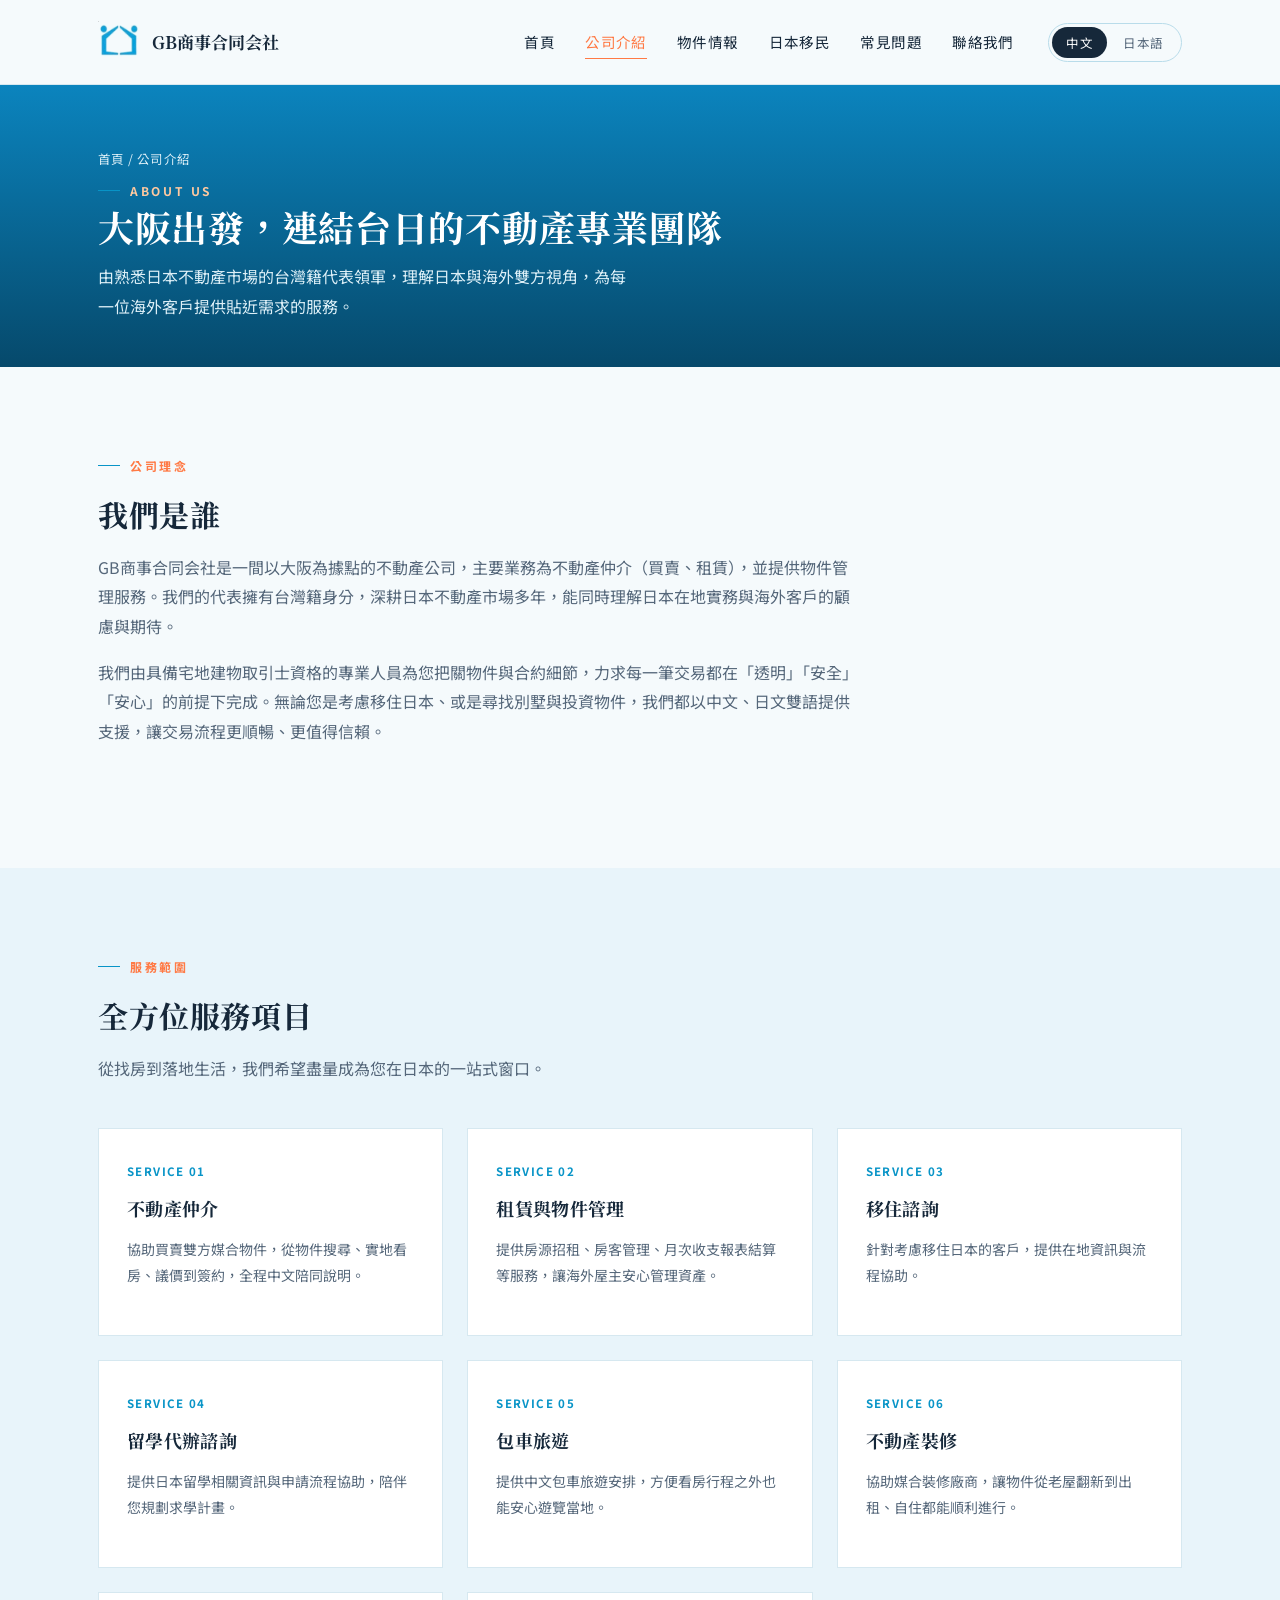
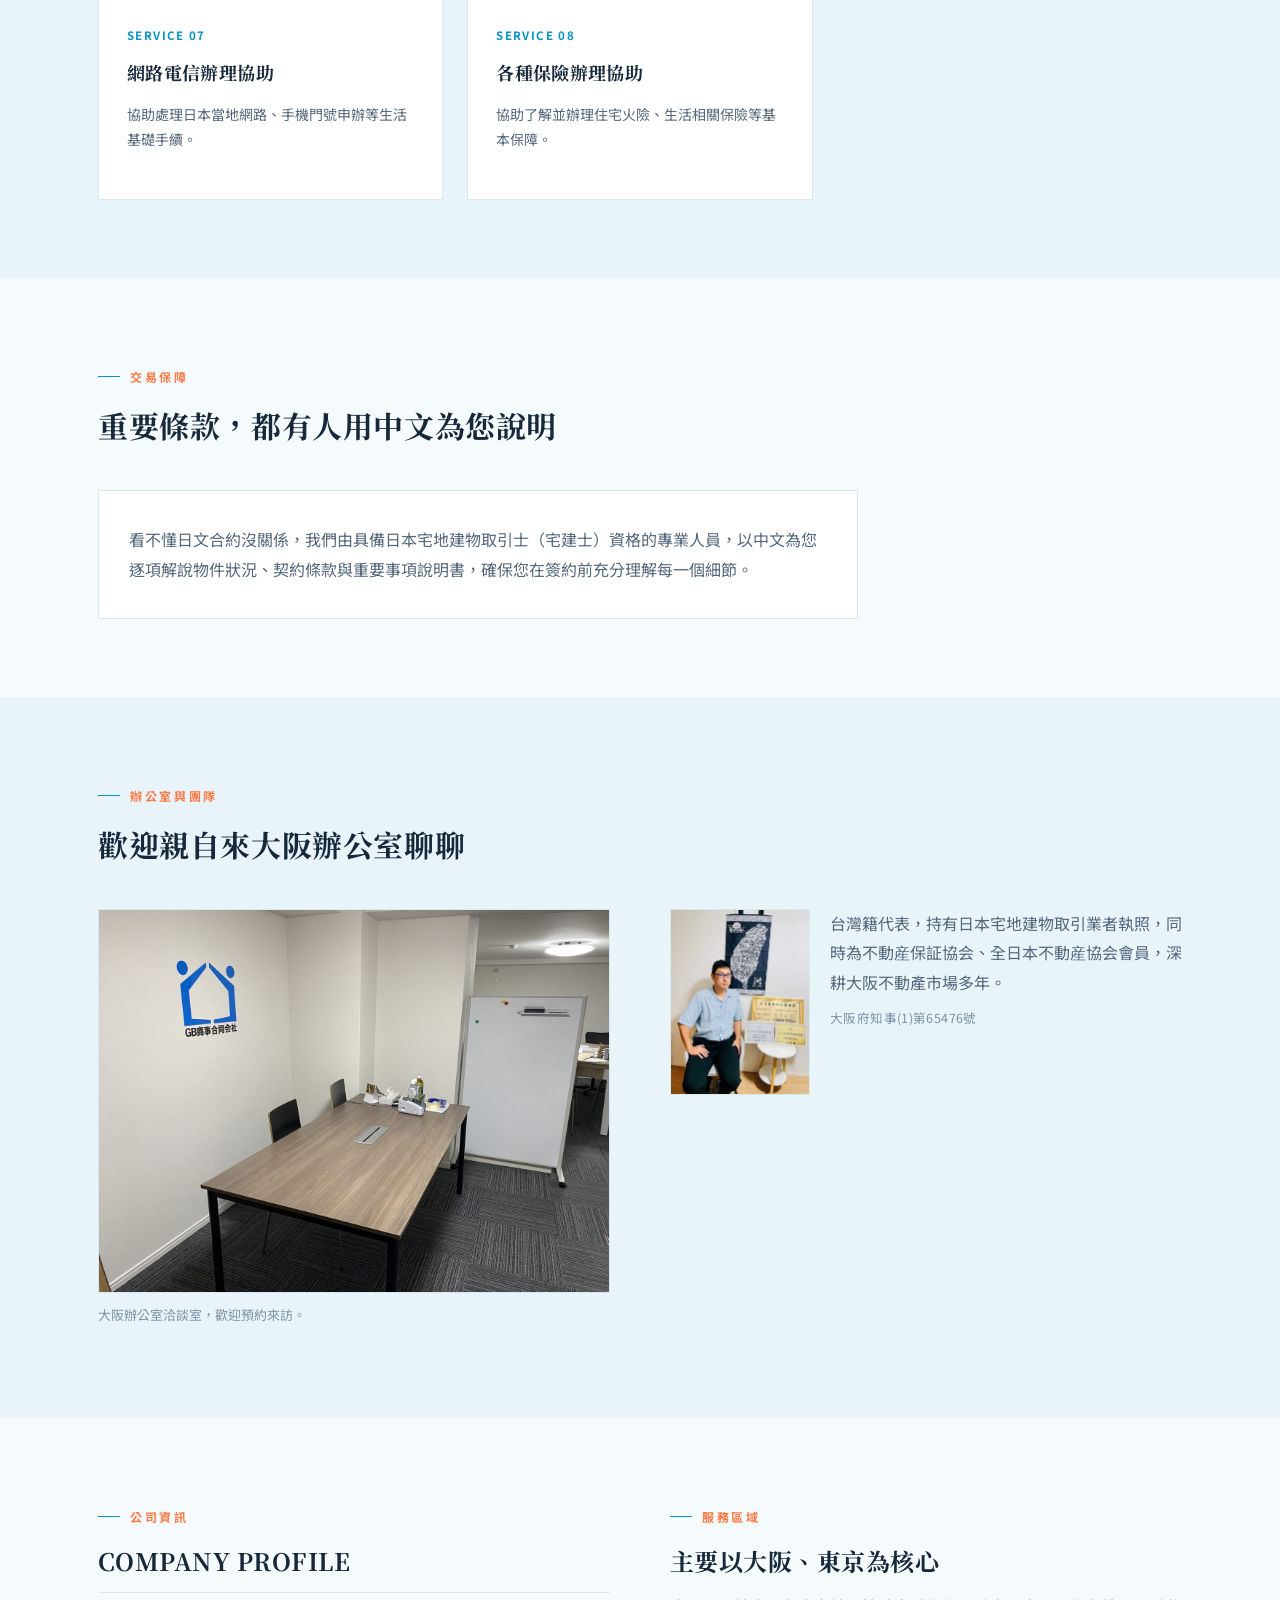
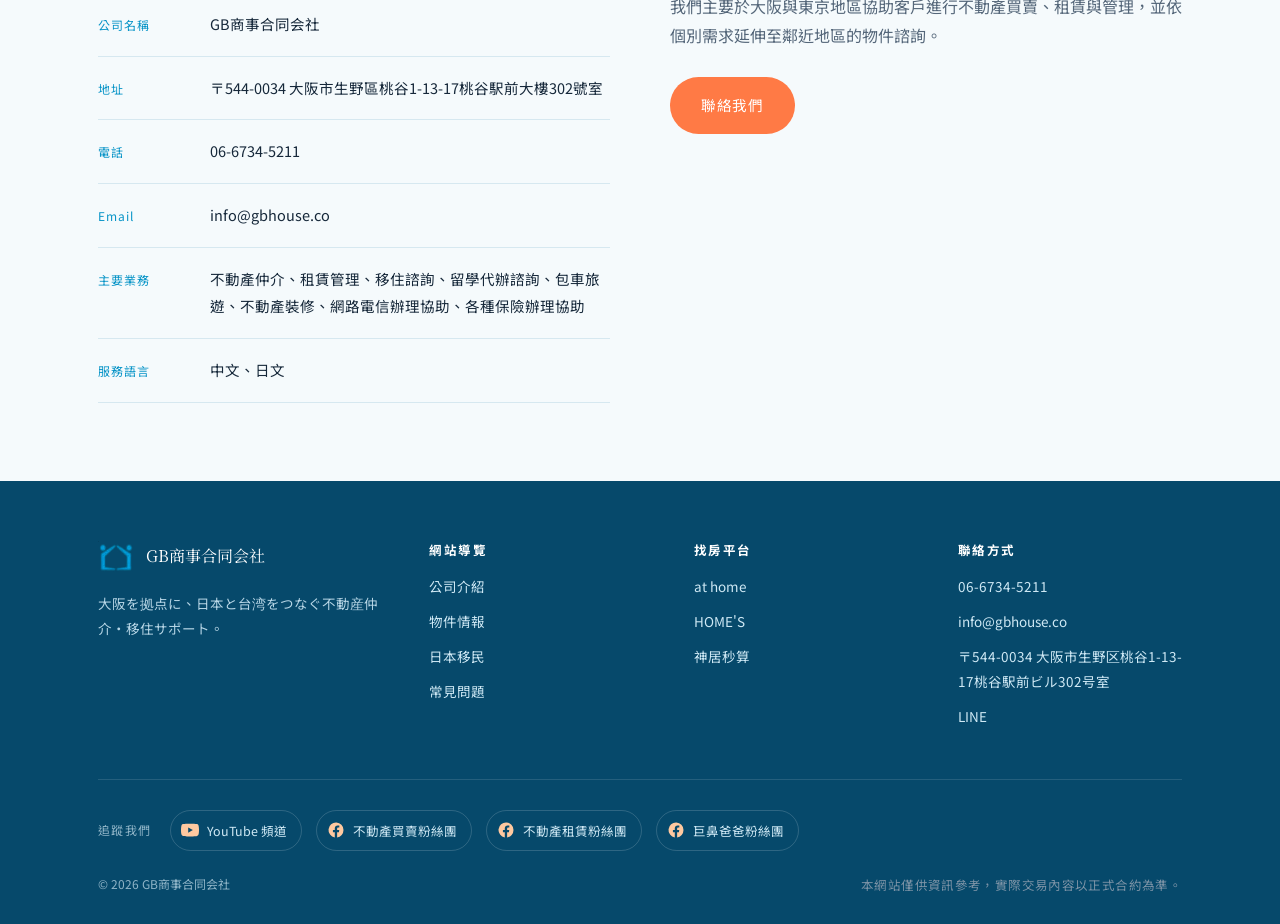
==== about.html @ 8dae4f8f "Add files via upload" ====
<!DOCTYPE html>
<html lang="zh-Hant">
<head>
<meta charset="UTF-8">
<meta name="viewport" content="width=device-width, initial-scale=1">
<title>公司介紹｜台灣人房仲・大阪日本買房中文服務｜GB商事合同会社</title>
<meta name="description" content="GB商事合同会社是大阪的台灣人房仲，由熟悉日本不動產市場的台灣籍代表領軍，提供華人客戶全程中文的日本買房、租屋、資產管理與移住諮詢服務，是台灣人來日本置產的入口。">
<link rel="icon" type="image/png" sizes="32x32" href="assets/favicon-32.png?v=2">
<link rel="icon" type="image/png" sizes="16x16" href="assets/favicon-16.png?v=2">
<link rel="apple-touch-icon" href="assets/apple-touch-icon.png?v=2">
<link rel="icon" href="assets/favicon-v2.ico?v=2">
<link rel="preconnect" href="https://fonts.googleapis.com">
<link rel="preconnect" href="https://fonts.gstatic.com" crossorigin>
<link href="https://fonts.googleapis.com/css2?family=Noto+Serif+TC:wght@500;700&family=Noto+Sans+TC:wght@400;500;700&display=swap" rel="stylesheet">
<link rel="stylesheet" href="css/style.css">
<script type="application/ld+json">
{
  "@context": "https://schema.org",
  "@type": "RealEstateAgent",
  "name": "GB商事合同会社",
  "alternateName": ["GB House", "GB不動産", "GB Real Estate"],
  "url": "https://gbfudousan-commits.github.io/gbhouse-site/about.html",
  "logo": "https://gbfudousan-commits.github.io/gbhouse-site/assets/logo.png",
  "image": "https://gbfudousan-commits.github.io/gbhouse-site/assets/office.jpg",
  "description": "大阪を拠点とする日本の不動産会社。台湾籍代表が率い、台湾・華語圏のお客様向けに中国語で日本の不動産仲介（売買・賃貸）、物件管理、移住コンサルティングを提供しています。",
  "address": {
    "@type": "PostalAddress",
    "streetAddress": "桃谷1-13-17桃谷駅前ビル302号室",
    "addressLocality": "大阪市生野区",
    "addressRegion": "大阪府",
    "postalCode": "544-0034",
    "addressCountry": "JP"
  },
  "telephone": "+81-6-6734-5211",
  "email": "info@gbhouse.co",
  "areaServed": [
    { "@type": "AdministrativeArea", "name": "大阪府" },
    { "@type": "AdministrativeArea", "name": "京都府" },
    { "@type": "AdministrativeArea", "name": "東京都" }
  ],
  "knowsLanguage": ["zh-Hant", "ja"],
  "sameAs": [
    "https://www.youtube.com/@%E5%B7%A8%E9%BC%BB%E7%88%B8%E7%88%B8/videos",
    "https://www.facebook.com/profile.php?id=61564500165151",
    "https://www.facebook.com/profile.php?id=61551256823530",
    "https://www.facebook.com/gb88520/"
  ]
}
</script>
</head>
<body>

<header class="site-header">
  <div class="wrap">
    <a href="index.html" class="brand">
      <img src="assets/logo.png" alt="GB商事合同会社" width="42" height="42">
      <span class="brand-text">GB商事合同会社</span>
    </a>
    <nav class="main-nav" aria-label="主要導覽">
      <ul>
        <li><a href="index.html"><span data-zh>首頁</span><span data-ja>ホーム</span></a></li>
        <li><a href="about.html" aria-current="page"><span data-zh>公司介紹</span><span data-ja>会社概要</span></a></li>
        <li><a href="properties.html"><span data-zh>物件情報</span><span data-ja>物件情報</span></a></li>
        <li><a href="immigration.html"><span data-zh>日本移民</span><span data-ja>日本移住</span></a></li>
        <li><a href="faq.html"><span data-zh>常見問題</span><span data-ja>よくある質問</span></a></li>
        <li><a href="contact.html"><span data-zh>聯絡我們</span><span data-ja>お問い合わせ</span></a></li>
      </ul>
      <div class="lang-switch" role="group" aria-label="Language">
        <button type="button" data-lang="zh">中文</button>
        <button type="button" data-lang="ja">日本語</button>
      </div>
    </nav>
    <button class="nav-toggle" aria-label="開啟選單" aria-expanded="false"><span></span></button>
  </div>
</header>

<section class="page-hero">
  <div class="wrap">
    <p class="breadcrumb"><a href="index.html"><span data-zh>首頁</span><span data-ja>ホーム</span></a> / <span data-zh>公司介紹</span><span data-ja>会社概要</span></p>
    <p class="eyebrow"><span data-zh>ABOUT US</span><span data-ja>ABOUT US</span></p>
    <h1><span data-zh>大阪出發，連結台日的不動產專業團隊</span><span data-ja>大阪発、台湾と日本をつなぐ不動産のプロフェッショナル</span></h1>
    <p><span data-zh>由熟悉日本不動產市場的台灣籍代表領軍，理解日本與海外雙方視角，為每一位海外客戶提供貼近需求的服務。</span><span data-ja>日本の不動産市場に精通した台湾籍代表が率い、日本と海外双方の視点を理解したサービスを提供しています。</span></p>
  </div>
</section>

<section>
  <div class="wrap">
    <div class="section-head" style="max-width:760px;">
      <p class="eyebrow"><span data-zh>公司理念</span><span data-ja>会社理念</span></p>
      <h2><span data-zh>我們是誰</span><span data-ja>私たちについて</span></h2>
      <p>
        <span data-zh>GB商事合同会社是一間以大阪為據點的不動產公司，主要業務為不動產仲介（買賣、租賃），並提供物件管理服務。我們的代表擁有台灣籍身分，深耕日本不動產市場多年，能同時理解日本在地實務與海外客戶的顧慮與期待。</span>
        <span data-ja>GB商事合同会社は、大阪を拠点とする不動産会社です。主な事業は不動産仲介（売買・賃貸）であり、物件管理業務も行っております。代表は台湾籍で、日本の不動産市場に長年携わり、日本国内の実務と海外のお客様双方の視点を理解しています。</span>
      </p>
      <p>
        <span data-zh>我們由具備宅地建物取引士資格的專業人員為您把關物件與合約細節，力求每一筆交易都在「透明」「安全」「安心」的前提下完成。無論您是考慮移住日本、或是尋找別墅與投資物件，我們都以中文、日文雙語提供支援，讓交易流程更順暢、更值得信賴。</span>
        <span data-ja>宅地建物取引士の資格を持つ専門スタッフが、物件や契約内容をしっかり確認し、すべての取引を「透明」「安全」「安心」に進めていただけるよう努めています。日本への移住をお考えの方、別荘・投資物件のご購入を検討されている方に向けて、中国語・日本語でのサポートを提供し、スムーズで満足度の高い不動産取引を実現いたします。</span>
      </p>
    </div>
  </div>
</section>

<section class="alt">
  <div class="wrap">
    <div class="section-head">
      <p class="eyebrow"><span data-zh>服務範圍</span><span data-ja>事業内容</span></p>
      <h2><span data-zh>全方位服務項目</span><span data-ja>幅広いサービス内容</span></h2>
      <p><span data-zh>從找房到落地生活，我們希望盡量成為您在日本的一站式窗口。</span><span data-ja>物件探しから現地生活まで、日本でのワンストップ窓口を目指しています。</span></p>
    </div>
    <div class="card-grid">
      <div class="card">
        <span class="tag"><span data-zh>SERVICE 01</span><span data-ja>SERVICE 01</span></span>
        <h3><span data-zh>不動產仲介</span><span data-ja>不動産仲介</span></h3>
        <p><span data-zh>協助買賣雙方媒合物件，從物件搜尋、實地看房、議價到簽約，全程中文陪同說明。</span><span data-ja>売買のマッチングから内見、価格交渉、契約締結まで、中国語でしっかりサポートします。</span></p>
      </div>
      <div class="card">
        <span class="tag"><span data-zh>SERVICE 02</span><span data-ja>SERVICE 02</span></span>
        <h3><span data-zh>租賃與物件管理</span><span data-ja>賃貸・物件管理</span></h3>
        <p><span data-zh>提供房源招租、房客管理、月次收支報表結算等服務，讓海外屋主安心管理資產。</span><span data-ja>入居者募集から管理、月次の収支報告まで、海外オーナー様が安心して資産管理できるようサポートします。</span></p>
      </div>
      <div class="card">
        <span class="tag"><span data-zh>SERVICE 03</span><span data-ja>SERVICE 03</span></span>
        <h3><span data-zh>移住諮詢</span><span data-ja>移住コンサルティング</span></h3>
        <p><span data-zh>針對考慮移住日本的客戶，提供在地資訊與流程協助。</span><span data-ja>日本への移住をお考えの方に向けて、現地情報や手続きのサポートを行います。</span></p>
      </div>
      <div class="card">
        <span class="tag"><span data-zh>SERVICE 04</span><span data-ja>SERVICE 04</span></span>
        <h3><span data-zh>留學代辦諮詢</span><span data-ja>留学サポート</span></h3>
        <p><span data-zh>提供日本留學相關資訊與申請流程協助，陪伴您規劃求學計畫。</span><span data-ja>日本留学に関する情報提供や申請手続きのサポートを行います。</span></p>
      </div>
      <div class="card">
        <span class="tag"><span data-zh>SERVICE 05</span><span data-ja>SERVICE 05</span></span>
        <h3><span data-zh>包車旅遊</span><span data-ja>貸切観光チャーター</span></h3>
        <p><span data-zh>提供中文包車旅遊安排，方便看房行程之外也能安心遊覽當地。</span><span data-ja>中国語対応の貸切観光チャーターもご案内。内見のついでに安心して現地を巡れます。</span></p>
      </div>
      <div class="card">
        <span class="tag"><span data-zh>SERVICE 06</span><span data-ja>SERVICE 06</span></span>
        <h3><span data-zh>不動產裝修</span><span data-ja>リフォーム</span></h3>
        <p><span data-zh>協助媒合裝修廠商，讓物件從老屋翻新到出租、自住都能順利進行。</span><span data-ja>リフォーム業者のご紹介など、古い物件の改装から賃貸・自住までサポートします。</span></p>
      </div>
      <div class="card">
        <span class="tag"><span data-zh>SERVICE 07</span><span data-ja>SERVICE 07</span></span>
        <h3><span data-zh>網路電信辦理協助</span><span data-ja>インターネット・携帯契約サポート</span></h3>
        <p><span data-zh>協助處理日本當地網路、手機門號申辦等生活基礎手續。</span><span data-ja>日本でのインターネット回線・携帯電話契約など、生活に必要な手続きをサポートします。</span></p>
      </div>
      <div class="card">
        <span class="tag"><span data-zh>SERVICE 08</span><span data-ja>SERVICE 08</span></span>
        <h3><span data-zh>各種保險辦理協助</span><span data-ja>各種保険手続きサポート</span></h3>
        <p><span data-zh>協助了解並辦理住宅火險、生活相關保險等基本保障。</span><span data-ja>火災保険など、住まいや生活に関わる各種保険の手続きをサポートします。</span></p>
      </div>
    </div>
  </div>
</section>


<section>
  <div class="wrap">
    <div class="section-head">
      <p class="eyebrow"><span data-zh>交易保障</span><span data-ja>取引のサポート</span></p>
      <h2><span data-zh>重要條款，都有人用中文為您說明</span><span data-ja>重要な契約内容も、中国語でしっかりご説明</span></h2>
    </div>
    <div style="background:#fff;border:1px solid var(--line);padding:34px 30px;max-width:760px;">
      <p style="margin:0;">
        <span data-zh>看不懂日文合約沒關係，我們由具備日本宅地建物取引士（宅建士）資格的專業人員，以中文為您逐項解說物件狀況、契約條款與重要事項說明書，確保您在簽約前充分理解每一個細節。</span>
        <span data-ja>日本語の契約書が読めなくてもご安心ください。宅地建物取引士の資格を持つ専門スタッフが、物件状況・契約条件・重要事項説明を中国語で一つひとつご説明し、ご契約前にしっかりご理解いただけるようサポートします。</span>
      </p>
    </div>
  </div>
</section>

<section class="alt">
  <div class="wrap">
    <div class="section-head">
      <p class="eyebrow"><span data-zh>辦公室與團隊</span><span data-ja>オフィス・スタッフ紹介</span></p>
      <h2><span data-zh>歡迎親自來大阪辦公室聊聊</span><span data-ja>大阪オフィスへ、ぜひお気軽にお立ち寄りください</span></h2>
    </div>
    <div class="contact-grid" style="align-items:start;">
      <div>
        <img src="assets/office.jpg" alt="GB商事合同会社 大阪オフィス" style="width:100%;border:1px solid var(--line);">
        <p style="font-size:13px;color:var(--stone-light);margin-top:10px;">
          <span data-zh>大阪辦公室洽談室，歡迎預約來訪。</span><span data-ja>大阪オフィスの商談スペースです。ご来社の際は事前にご予約ください。</span>
        </p>
      </div>
      <div style="display:flex;gap:20px;">
        <img src="assets/representative.jpg" alt="代表者" style="width:140px;flex-shrink:0;border:1px solid var(--line);">
        <div>
          <p style="margin:0 0 8px;">
            <span data-zh>台灣籍代表，持有日本宅地建物取引業者執照，同時為不動産保証協会、全日本不動産協会會員，深耕大阪不動產市場多年。</span>
            <span data-ja>台湾籍の代表は、宅地建物取引業の免許を持ち、不動産保証協会・全日本不動産協会の会員として、大阪の不動産市場に長年携わっています。</span>
          </p>
          <p class="mono-note" style="margin:0;">
            <span data-zh>大阪府知事(1)第65476號</span><span data-ja>大阪府知事(1)第65476号</span>
          </p>
        </div>
      </div>
    </div>
  </div>
</section>

<section>
  <div class="wrap">
    <div class="contact-grid" style="align-items:start;">
      <div>
        <p class="eyebrow"><span data-zh>公司資訊</span><span data-ja>会社概要</span></p>
        <h2><span data-zh>COMPANY PROFILE</span><span data-ja>COMPANY PROFILE</span></h2>
        <ul class="info-list">
          <li><span class="label"><span data-zh>公司名稱</span><span data-ja>会社名</span></span><span>GB商事合同会社</span></li>
          <li><span class="label"><span data-zh>地址</span><span data-ja>所在地</span></span><span>〒544-0034 <span data-zh>大阪市生野區桃谷1-13-17桃谷駅前大樓302號室</span><span data-ja>大阪市生野区桃谷1-13-17桃谷駅前ビル302号室</span></span></li>
          <li><span class="label"><span data-zh>電話</span><span data-ja>電話番号</span></span><a href="tel:0667345211">06-6734-5211</a></li>
          <li><span class="label">Email</span><a href="mailto:info@gbhouse.co">info@gbhouse.co</a></li>
          <li><span class="label"><span data-zh>主要業務</span><span data-ja>事業内容</span></span><span><span data-zh>不動產仲介、租賃管理、移住諮詢、留學代辦諮詢、包車旅遊、不動產裝修、網路電信辦理協助、各種保險辦理協助</span><span data-ja>不動産仲介、賃貸管理、移住コンサルティング、留学サポート、貸切観光チャーター、リフォーム、インターネット・携帯電話契約サポート、各種保険手続きサポート</span></span></li>
          <li><span class="label"><span data-zh>服務語言</span><span data-ja>対応言語</span></span><span><span data-zh>中文、日文</span><span data-ja>中国語、日本語</span></span></li>
        </ul>
      </div>
      <div>
        <p class="eyebrow"><span data-zh>服務區域</span><span data-ja>対応エリア</span></p>
        <h2><span data-zh>主要以大阪、東京為核心</span><span data-ja>大阪・東京を中心に対応</span></h2>
        <p><span data-zh>我們主要於大阪與東京地區協助客戶進行不動產買賣、租賃與管理，並依個別需求延伸至鄰近地區的物件諮詢。</span><span data-ja>大阪・東京エリアを中心に、不動産の売買・賃貸・管理をサポートしております。ご要望に応じて近隣エリアの物件についてもご相談いただけます。</span></p>
        <a href="contact.html" class="btn btn-primary" style="margin-top:10px;">
          <span data-zh>聯絡我們</span><span data-ja>お問い合わせ</span>
        </a>
      </div>
    </div>
  </div>
</section>

<footer class="site-footer">
  <div class="wrap">
    <div class="footer-grid">
      <div>
        <div class="footer-brand">
          <img src="assets/logo.png" alt="GB商事合同会社" width="36" height="36">
          <span class="name">GB商事合同会社</span>
        </div>
        <p style="font-size:13.5px;color:#B7D6E6;">
          <span data-zh>大阪を拠点に、日本と台湾をつなぐ不動産仲介・移住サポート。</span>
          <span data-ja>大阪を拠点に、日本と台湾をつなぐ不動産仲介・移住サポート。</span>
        </p>
      </div>
      <div>
        <h4><span data-zh>網站導覽</span><span data-ja>サイトナビ</span></h4>
        <ul>
          <li><a href="about.html"><span data-zh>公司介紹</span><span data-ja>会社概要</span></a></li>
          <li><a href="properties.html"><span data-zh>物件情報</span><span data-ja>物件情報</span></a></li>
          <li><a href="immigration.html"><span data-zh>日本移民</span><span data-ja>日本移住</span></a></li>
          <li><a href="faq.html"><span data-zh>常見問題</span><span data-ja>よくある質問</span></a></li>
        </ul>
      </div>
      <div>
        <h4><span data-zh>找房平台</span><span data-ja>不動産ポータル</span></h4>
        <ul>
          <li><a href="https://www-athome-co-jp.translate.goog/?_x_tr_sl=ja&amp;_x_tr_tl=zh-TW&amp;_x_tr_hl=zh-TW&amp;_x_tr_pto=wapp" target="_blank" rel="noopener">at home</a></li>
          <li><a href="https://www-homes-co-jp.translate.goog/?_x_tr_sl=ja&amp;_x_tr_tl=zh-TW&amp;_x_tr_hl=zh-TW&amp;_x_tr_pto=wapp" target="_blank" rel="noopener">HOME'S</a></li>
          <li><a href="https://zh.shenjumiaosuan.com/" target="_blank" rel="noopener"><span data-zh>神居秒算</span><span data-ja>神居秒算</span></a></li>
        </ul>
      </div>
      <div>
        <h4><span data-zh>聯絡方式</span><span data-ja>お問い合わせ</span></h4>
        <ul>
          <li>06-6734-5211</li>
          <li>info@gbhouse.co</li>
          <li><span data-zh>〒544-0034 大阪市生野区桃谷1-13-17桃谷駅前ビル302号室</span><span data-ja>〒544-0034 大阪市生野区桃谷1-13-17桃谷駅前ビル302号室</span></li>
          <li><a href="https://line.me/R/ti/p/%40381wtasq" target="_blank" rel="noopener">LINE</a></li>
        </ul>
      </div>
    </div>
    <div class="footer-social">
      <span class="footer-social-label"><span data-zh>追蹤我們</span><span data-ja>フォローする</span></span>
      <a href="https://www.youtube.com/@%E5%B7%A8%E9%BC%BB%E7%88%B8%E7%88%B8/videos" target="_blank" rel="noopener" class="social-icon" aria-label="YouTube">
        <svg viewBox="0 0 24 24" width="18" height="18" aria-hidden="true"><path fill="currentColor" d="M23.5 6.2a3 3 0 0 0-2.1-2.1C19.5 3.5 12 3.5 12 3.5s-7.5 0-9.4.6A3 3 0 0 0 .5 6.2 31 31 0 0 0 0 12a31 31 0 0 0 .5 5.8 3 3 0 0 0 2.1 2.1c1.9.6 9.4.6 9.4.6s7.5 0 9.4-.6a3 3 0 0 0 2.1-2.1A31 31 0 0 0 24 12a31 31 0 0 0-.5-5.8ZM9.6 15.5V8.5L15.8 12Z"/></svg>
        <span data-zh>YouTube 頻道</span><span data-ja>YouTubeチャンネル</span>
      </a>
      <a href="https://www.facebook.com/profile.php?id=61564500165151" target="_blank" rel="noopener" class="social-icon" aria-label="Facebook">
        <svg viewBox="0 0 24 24" width="18" height="18" aria-hidden="true"><path fill="currentColor" d="M22 12a10 10 0 1 0-11.6 9.9v-7H7.9V12h2.5V9.8c0-2.5 1.5-3.9 3.8-3.9 1.1 0 2.2.2 2.2.2v2.5h-1.3c-1.2 0-1.6.8-1.6 1.6V12h2.8l-.4 2.9h-2.4v7A10 10 0 0 0 22 12Z"/></svg>
        <span data-zh>不動產買賣粉絲團</span><span data-ja>不動産売買ページ</span>
      </a>
      <a href="https://www.facebook.com/profile.php?id=61551256823530" target="_blank" rel="noopener" class="social-icon" aria-label="Facebook">
        <svg viewBox="0 0 24 24" width="18" height="18" aria-hidden="true"><path fill="currentColor" d="M22 12a10 10 0 1 0-11.6 9.9v-7H7.9V12h2.5V9.8c0-2.5 1.5-3.9 3.8-3.9 1.1 0 2.2.2 2.2.2v2.5h-1.3c-1.2 0-1.6.8-1.6 1.6V12h2.8l-.4 2.9h-2.4v7A10 10 0 0 0 22 12Z"/></svg>
        <span data-zh>不動產租賃粉絲團</span><span data-ja>不動産賃貸ページ</span>
      </a>
      <a href="https://www.facebook.com/gb88520/" target="_blank" rel="noopener" class="social-icon" aria-label="Facebook">
        <svg viewBox="0 0 24 24" width="18" height="18" aria-hidden="true"><path fill="currentColor" d="M22 12a10 10 0 1 0-11.6 9.9v-7H7.9V12h2.5V9.8c0-2.5 1.5-3.9 3.8-3.9 1.1 0 2.2.2 2.2.2v2.5h-1.3c-1.2 0-1.6.8-1.6 1.6V12h2.8l-.4 2.9h-2.4v7A10 10 0 0 0 22 12Z"/></svg>
        <span data-zh>巨鼻爸爸粉絲團</span><span data-ja>巨鼻爸爸ページ</span>
      </a>
    </div>

    <div class="footer-bottom">
      <span>© 2026 GB商事合同会社</span>
      <span class="mono-note"><span data-zh>本網站僅供資訊參考，實際交易內容以正式合約為準。</span><span data-ja>本サイトの内容は情報提供を目的としており、実際の取引は正式な契約に基づきます。</span></span>
    </div>
  </div>
</footer>

<script src="js/main.js"></script>

<!-- Chatbase AI 客服機器人 -->
<script>
(function(){if(!window.chatbase||window.chatbase("getState")!=="initialized"){window.chatbase=(...arguments)=>{if(!window.chatbase.q){window.chatbase.q=[]}window.chatbase.q.push(arguments)};window.chatbase=new Proxy(window.chatbase,{get(target,prop){if(prop==="q"){return target.q}return(...args)=>target(prop,...args)}})}const onLoad=function(){const script=document.createElement("script");script.src="https://www.chatbase.co/embed.min.js";script.id="YYoe0YUwvVZuHvsCca0R_";script.domain="www.chatbase.co";document.body.appendChild(script)};if(document.readyState==="complete"){onLoad()}else{window.addEventListener("load",onLoad)}})();
</script>
</body>
</html>
---- css/style.css ----
/* ======================================================
   GB商事合同会社 — Brand & Layout System
   Signature: 印鑑 (hanko seal) motif — a mark of trust,
   transparency and official assurance, echoed in the
   company's own language of 透明・安全・安心
   ====================================================== */

:root {
  --ink: #16283A;
  --indigo: #0B84BE;
  --indigo-deep: #06496B;
  --paper: #F5FAFC;
  --paper-alt: #E8F4FA;
  --card: #FFFFFF;
  --seal: #FF7A45;
  --seal-deep: #E8622E;
  --brass: #0894C7;
  --stone: #55677A;
  --stone-light: #7C93A6;
  --line: #D6E8F0;
  --line-deep: #B9DCEA;

  --font-display: "Noto Serif TC", "Noto Serif JP", serif;
  --font-body: "Noto Sans TC", "Noto Sans JP", -apple-system, sans-serif;

  --max: 1140px;
  --radius: 2px;
}

* { box-sizing: border-box; }
html { scroll-behavior: smooth; }

body {
  margin: 0;
  font-family: var(--font-body);
  background: var(--paper);
  color: var(--ink);
  line-height: 1.85;
  font-size: 16px;
  -webkit-font-smoothing: antialiased;
}

h1, h2, h3, h4 {
  font-family: var(--font-display);
  color: var(--ink);
  line-height: 1.4;
  margin: 0 0 0.6em;
  font-weight: 700;
  letter-spacing: 0.02em;
}

p { margin: 0 0 1em; color: var(--stone); }
a { color: inherit; text-decoration: none; }
img { max-width: 100%; display: block; }

.wrap {
  max-width: var(--max);
  margin: 0 auto;
  padding: 0 28px;
}

/* Skip link / focus visibility */
a:focus-visible, button:focus-visible, input:focus-visible, textarea:focus-visible {
  outline: 2px solid var(--seal);
  outline-offset: 3px;
}

@media (prefers-reduced-motion: reduce) {
  * { animation: none !important; transition: none !important; scroll-behavior: auto !important; }
}

/* ---------- Language toggle ---------- */
[data-ja] { display: none; }
html[lang="ja"] [data-zh] { display: none; }
html[lang="ja"] [data-ja] { display: inline; }

.lang-switch {
  display: inline-flex;
  border: 1px solid var(--line-deep);
  border-radius: 999px;
  padding: 3px;
  gap: 2px;
  background: var(--paper);
}
.lang-switch button {
  font-family: var(--font-body);
  font-size: 12.5px;
  letter-spacing: 0.05em;
  border: none;
  background: transparent;
  padding: 6px 14px;
  border-radius: 999px;
  cursor: pointer;
  color: var(--stone);
}
.lang-switch button.active {
  background: var(--ink);
  color: #fff;
}

/* ---------- Header ---------- */
.site-header {
  position: sticky;
  top: 0;
  z-index: 50;
  background: rgba(245, 250, 252, 0.94);
  backdrop-filter: blur(6px);
  border-bottom: 1px solid var(--line);
}
.site-header .wrap {
  display: flex;
  align-items: center;
  justify-content: space-between;
  height: 84px;
  gap: 20px;
}
.brand {
  display: flex;
  align-items: center;
  gap: 12px;
}
.brand svg, .brand img { width: 42px; height: 42px; flex-shrink: 0; }
.brand-text {
  font-family: var(--font-display);
  font-weight: 700;
  font-size: 17px;
  color: var(--ink);
  line-height: 1.3;
}
.brand-text small {
  display: block;
  font-family: var(--font-body);
  font-weight: 400;
  font-size: 11px;
  letter-spacing: 0.12em;
  color: var(--stone-light);
  margin-top: 2px;
}

.main-nav {
  display: flex;
  align-items: center;
  gap: 34px;
}
.main-nav ul {
  list-style: none;
  display: flex;
  gap: 30px;
  margin: 0;
  padding: 0;
}
.main-nav a {
  font-size: 14.5px;
  letter-spacing: 0.03em;
  color: var(--ink);
  position: relative;
  padding: 4px 0;
}
.main-nav a::after {
  content: "";
  position: absolute;
  left: 0; bottom: -3px;
  width: 0; height: 1px;
  background: var(--seal);
  transition: width 0.25s ease;
}
.main-nav a:hover::after,
.main-nav a[aria-current="page"]::after { width: 100%; }
.main-nav a[aria-current="page"] { color: var(--seal); }

.nav-toggle {
  display: none;
  border: 1px solid var(--line-deep);
  background: var(--paper);
  width: 42px; height: 42px;
  border-radius: 50%;
  cursor: pointer;
  align-items: center;
  justify-content: center;
}
.nav-toggle span, .nav-toggle span::before, .nav-toggle span::after {
  content: "";
  display: block;
  width: 18px; height: 1.5px;
  background: var(--ink);
  position: relative;
}
.nav-toggle span::before { position: absolute; top: -6px; }
.nav-toggle span::after { position: absolute; top: 6px; }

@media (max-width: 880px) {
  .main-nav ul { display: none; }
  .nav-toggle { display: flex; }
  .site-header.open .main-nav ul {
    display: flex;
    flex-direction: column;
    gap: 0;
    position: fixed;
    top: 84px; left: 0; right: 0;
    background: var(--paper);
    border-bottom: 1px solid var(--line);
    padding: 8px 28px 20px;
  }
  .site-header.open .main-nav ul li { border-bottom: 1px solid var(--line); }
  .site-header.open .main-nav ul a { display: block; padding: 14px 0; }
}

/* ---------- Buttons ---------- */
.btn {
  display: inline-flex;
  align-items: center;
  gap: 10px;
  padding: 14px 30px;
  font-size: 14.5px;
  letter-spacing: 0.05em;
  border-radius: 999px;
  cursor: pointer;
  border: 1px solid transparent;
  transition: transform 0.2s ease, background 0.2s ease, color 0.2s ease;
}
.btn-primary { background: var(--seal); color: #fff; }
.btn-primary:hover { background: var(--seal-deep); transform: translateY(-1px); }
.btn-outline { border-color: var(--ink); color: var(--ink); }
.btn-outline:hover { background: var(--ink); color: #fff; }
.btn-ghost { border-color: var(--line-deep); color: var(--ink); background: #fff; }
.btn-ghost:hover { border-color: var(--seal); color: var(--seal); }
.btn-block { width: 100%; justify-content: center; }
.btn svg { width: 16px; height: 16px; }

/* ---------- Eyebrow / section labels ---------- */
.eyebrow {
  display: inline-flex;
  align-items: center;
  gap: 10px;
  font-size: 12px;
  letter-spacing: 0.22em;
  color: var(--seal);
  font-weight: 700;
  margin-bottom: 16px;
}
.eyebrow::before {
  content: "";
  width: 22px; height: 1px;
  background: var(--brass);
}

/* ---------- Hero (home) ---------- */
.hero {
  position: relative;
  overflow: hidden;
  background: linear-gradient(180deg, var(--indigo) 0%, var(--indigo-deep) 100%);
  color: #fff;
}
.hero .wrap {
  position: relative;
  z-index: 2;
  padding-top: 96px;
  padding-bottom: 64px;
  display: grid;
  grid-template-columns: 1.1fr 0.9fr;
  gap: 40px;
  align-items: center;
}
.hero-skyline {
  position: absolute;
  left: 0; right: 0; bottom: 0;
  width: 100%; height: auto;
  opacity: 0.9;
  z-index: 1;
}
.hero h1 {
  color: #fff;
  font-size: clamp(30px, 4.4vw, 46px);
  margin-bottom: 22px;
}
.hero h1 em {
  font-style: normal;
  color: #FFC9A0;
}
.hero p.lead {
  color: #DCEFF7;
  font-size: 16.5px;
  max-width: 46ch;
  margin-bottom: 30px;
}
.hero-actions { display: flex; gap: 14px; flex-wrap: wrap; }
.hero-seal { justify-self: end; }
.hero-seal-ring {
  width: 210px; height: 210px;
  border-radius: 50%;
  border: 1px solid rgba(255, 201, 160, 0.55);
  display: flex;
  align-items: center;
  justify-content: center;
  position: relative;
}
.hero-seal-ring::before {
  content: "";
  position: absolute;
  inset: 14px;
  border-radius: 50%;
  border: 1px solid rgba(255, 201, 160, 0.3);
}
.hero-seal-ring img { width: 46%; height: auto; filter: drop-shadow(0 4px 14px rgba(0,0,0,0.35)); }

@media (max-width: 880px) {
  .hero .wrap { grid-template-columns: 1fr; padding-top: 56px; }
  .hero-seal { justify-self: center; order: -1; }
  .hero-seal-ring { width: 140px; height: 140px; }
}

/* ---------- Page hero (inner pages) ---------- */
.page-hero {
  background: linear-gradient(180deg, var(--indigo) 0%, var(--indigo-deep) 100%);
  color: #fff;
  padding: 62px 0 46px;
}
.page-hero .eyebrow { color: #FFC9A0; }
.page-hero h1 { color: #fff; font-size: clamp(26px, 3.6vw, 36px); margin-bottom: 10px; }
.page-hero p { color: #DCEFF7; max-width: 60ch; margin: 0; }
.breadcrumb {
  font-size: 12.5px;
  color: #BFE0EF;
  letter-spacing: 0.03em;
  margin-bottom: 18px;
}
.breadcrumb a { color: #DCEFF7; }
.breadcrumb a:hover { color: var(--brass); }

/* ---------- Sections ---------- */
section { padding: 78px 0; }
section.alt { background: var(--paper-alt); }
.section-head { max-width: 640px; margin-bottom: 44px; }
.section-head h2 { font-size: clamp(22px, 2.8vw, 30px); }
.hr {
  border: none;
  border-top: 1px solid var(--line);
  margin: 0;
}

/* ---------- Stat / value row ---------- */
.value-grid {
  display: grid;
  grid-template-columns: repeat(3, 1fr);
  gap: 1px;
  background: var(--line);
  border: 1px solid var(--line);
}
.value-item {
  background: var(--card);
  padding: 36px 30px;
}
.value-item .mark {
  width: 34px; height: 34px;
  margin-bottom: 18px;
}
.value-item h3 { font-size: 17px; margin-bottom: 10px; }
.value-item p { font-size: 14.5px; margin: 0; }
@media (max-width: 780px) {
  .value-grid { grid-template-columns: 1fr; }
}

/* ---------- Card grid (property categories / platforms) ---------- */
.card-grid {
  display: grid;
  grid-template-columns: repeat(3, 1fr);
  gap: 24px;
}
@media (max-width: 940px) { .card-grid { grid-template-columns: 1fr 1fr; } }
@media (max-width: 620px) { .card-grid { grid-template-columns: 1fr; } }

.card {
  background: var(--card);
  border: 1px solid var(--line);
  padding: 32px 28px;
  display: flex;
  flex-direction: column;
  gap: 14px;
}
.card .tag {
  font-size: 11.5px;
  letter-spacing: 0.12em;
  color: var(--brass);
  font-weight: 700;
}
.card h3 { font-size: 18px; margin-bottom: 2px; }
.card p { font-size: 14px; flex-grow: 1; }
.card-links { display: flex; flex-direction: column; gap: 8px; margin-top: 6px; }
.card-links a {
  display: flex;
  align-items: center;
  justify-content: space-between;
  font-size: 14px;
  padding: 12px 16px;
  border: 1px solid var(--line-deep);
  transition: border-color 0.2s ease, background 0.2s ease;
}
.card-links a:hover { border-color: var(--seal); background: #EAF7FD; }
.card-links a span.arrow { color: var(--seal); }

/* ---------- Platform strip ---------- */
.platform-strip {
  display: grid;
  grid-template-columns: repeat(3, 1fr);
  gap: 20px;
}
@media (max-width: 780px) { .platform-strip { grid-template-columns: 1fr; } }
.platform-card {
  background: var(--indigo);
  color: #fff;
  padding: 30px 26px;
  display: flex;
  flex-direction: column;
  gap: 10px;
}
.platform-card .plat-name { font-family: var(--font-display); font-size: 20px; }
.platform-card p { color: #CFE9F5; font-size: 13.5px; margin: 0 0 8px; }
.platform-card a.btn { align-self: flex-start; }

/* ---------- Process / steps ---------- */
.steps { counter-reset: step; }
.step {
  display: grid;
  grid-template-columns: 64px 1fr;
  gap: 22px;
  padding: 26px 0;
  border-top: 1px solid var(--line);
}
.step:last-child { border-bottom: 1px solid var(--line); }
.step .num {
  counter-increment: step;
  font-family: var(--font-display);
  font-size: 26px;
  color: var(--brass);
}
.step .num::before { content: counter(step, decimal-leading-zero); }
.step h3 { font-size: 16.5px; margin-bottom: 6px; }
.step p { margin: 0; font-size: 14.5px; }

/* ---------- FAQ accordion ---------- */
.faq-item { border-bottom: 1px solid var(--line); }
.faq-item summary {
  list-style: none;
  cursor: pointer;
  padding: 24px 4px;
  display: flex;
  align-items: center;
  justify-content: space-between;
  gap: 20px;
  font-family: var(--font-display);
  font-size: 16.5px;
  color: var(--ink);
}
.faq-item summary::-webkit-details-marker { display: none; }
.faq-item summary .plus {
  flex-shrink: 0;
  width: 22px; height: 22px;
  position: relative;
}
.faq-item summary .plus::before, .faq-item summary .plus::after {
  content: "";
  position: absolute;
  background: var(--seal);
  top: 50%; left: 50%;
  transform: translate(-50%, -50%);
}
.faq-item summary .plus::before { width: 14px; height: 1.5px; }
.faq-item summary .plus::after { width: 1.5px; height: 14px; transition: transform 0.2s ease; }
.faq-item[open] summary .plus::after { transform: translate(-50%, -50%) rotate(90deg) scaleY(0); }
.faq-item .faq-a { padding: 0 4px 26px; font-size: 14.5px; max-width: 68ch; }
.faq-cat { margin-bottom: 10px; }
.faq-cat h2 { font-size: 15px; letter-spacing: 0.1em; color: var(--brass); margin: 46px 0 6px; text-transform: none; }
.faq-cat:first-child h2 { margin-top: 0; }

/* ---------- Contact ---------- */
.contact-grid {
  display: grid;
  grid-template-columns: 1fr 1fr;
  gap: 60px;
}
@media (max-width: 880px) { .contact-grid { grid-template-columns: 1fr; gap: 40px; } }
.info-list { list-style: none; margin: 0; padding: 0; }
.info-list li {
  display: grid;
  grid-template-columns: 96px 1fr;
  gap: 16px;
  padding: 18px 0;
  border-top: 1px solid var(--line);
  font-size: 14.5px;
}
.info-list li:last-child { border-bottom: 1px solid var(--line); }
.info-list .label { color: var(--brass); letter-spacing: 0.08em; font-size: 12px; padding-top: 3px; }
.info-list a:hover { color: var(--seal); }

.field { margin-bottom: 20px; }
.field label { display: block; font-size: 13px; letter-spacing: 0.04em; color: var(--stone); margin-bottom: 8px; }
.field input, .field select, .field textarea {
  width: 100%;
  border: 1px solid var(--line-deep);
  background: #fff;
  padding: 13px 14px;
  font-family: var(--font-body);
  font-size: 14.5px;
  color: var(--ink);
  border-radius: var(--radius);
}
.field textarea { resize: vertical; min-height: 120px; }
.field-row { display: grid; grid-template-columns: 1fr 1fr; gap: 16px; }
@media (max-width: 520px) { .field-row { grid-template-columns: 1fr; } }
.form-note { font-size: 12.5px; color: var(--stone-light); margin-top: 4px; }

/* ---------- CTA band ---------- */
.cta-band {
  background: var(--seal);
  color: #fff;
  padding: 58px 0;
  text-align: center;
}
.cta-band h2 { color: #fff; margin-bottom: 14px; }
.cta-band p { color: #FFF1E6; margin-bottom: 26px; }
.cta-band .btn-outline { border-color: #fff; color: #fff; }
.cta-band .btn-outline:hover { background: #fff; color: var(--seal); }

/* ---------- Footer ---------- */
.site-footer {
  background: var(--indigo-deep);
  color: #CFE9F5;
  padding: 60px 0 28px;
}
.footer-grid {
  display: grid;
  grid-template-columns: 1.3fr 1fr 1fr 1fr;
  gap: 40px;
  padding-bottom: 40px;
  border-bottom: 1px solid rgba(255,255,255,0.12);
}
@media (max-width: 820px) { .footer-grid { grid-template-columns: 1fr 1fr; } }
@media (max-width: 520px) { .footer-grid { grid-template-columns: 1fr; } }
.footer-brand { display: flex; align-items: flex-start; gap: 12px; margin-bottom: 14px; }
.footer-brand svg { width: 36px; height: 36px; flex-shrink: 0; }
.footer-brand .name { font-family: var(--font-display); color: #fff; font-size: 16px; }
.site-footer h4 {
  color: #fff;
  font-family: var(--font-body);
  font-size: 12.5px;
  letter-spacing: 0.12em;
  margin-bottom: 16px;
}
.site-footer ul { list-style: none; margin: 0; padding: 0; }
.site-footer li { margin-bottom: 10px; font-size: 13.5px; }
.site-footer a:hover { color: #fff; }
.footer-bottom {
  padding-top: 22px;
  display: flex;
  justify-content: space-between;
  flex-wrap: wrap;
  gap: 10px;
  font-size: 12px;
  color: #8FB4C7;
}
.footer-social {
  display: flex;
  align-items: center;
  flex-wrap: wrap;
  gap: 14px;
  padding-top: 30px;
}
.footer-social-label {
  font-size: 12px;
  letter-spacing: 0.12em;
  color: #8FB4C7;
  margin-right: 4px;
}
.social-icon {
  display: inline-flex;
  align-items: center;
  gap: 8px;
  font-size: 12.5px;
  color: #CFE9F5;
  border: 1px solid rgba(255,255,255,0.16);
  border-radius: 999px;
  padding: 8px 14px 8px 10px;
  transition: border-color 0.2s ease, color 0.2s ease;
}
.social-icon svg { flex-shrink: 0; color: #FFC9A0; }
.social-icon:hover { border-color: #FFC9A0; color: #fff; }

/* ---------- misc ---------- */
.mono-note {
  font-size: 12.5px;
  color: var(--stone-light);
  letter-spacing: 0.03em;
}
.divider-seal {
  display: flex;
  align-items: center;
  gap: 16px;
  margin: 0 0 44px;
}
.divider-seal svg { width: 26px; height: 26px; flex-shrink: 0; }
.divider-seal .line { flex-grow: 1; height: 1px; background: var(--line); }
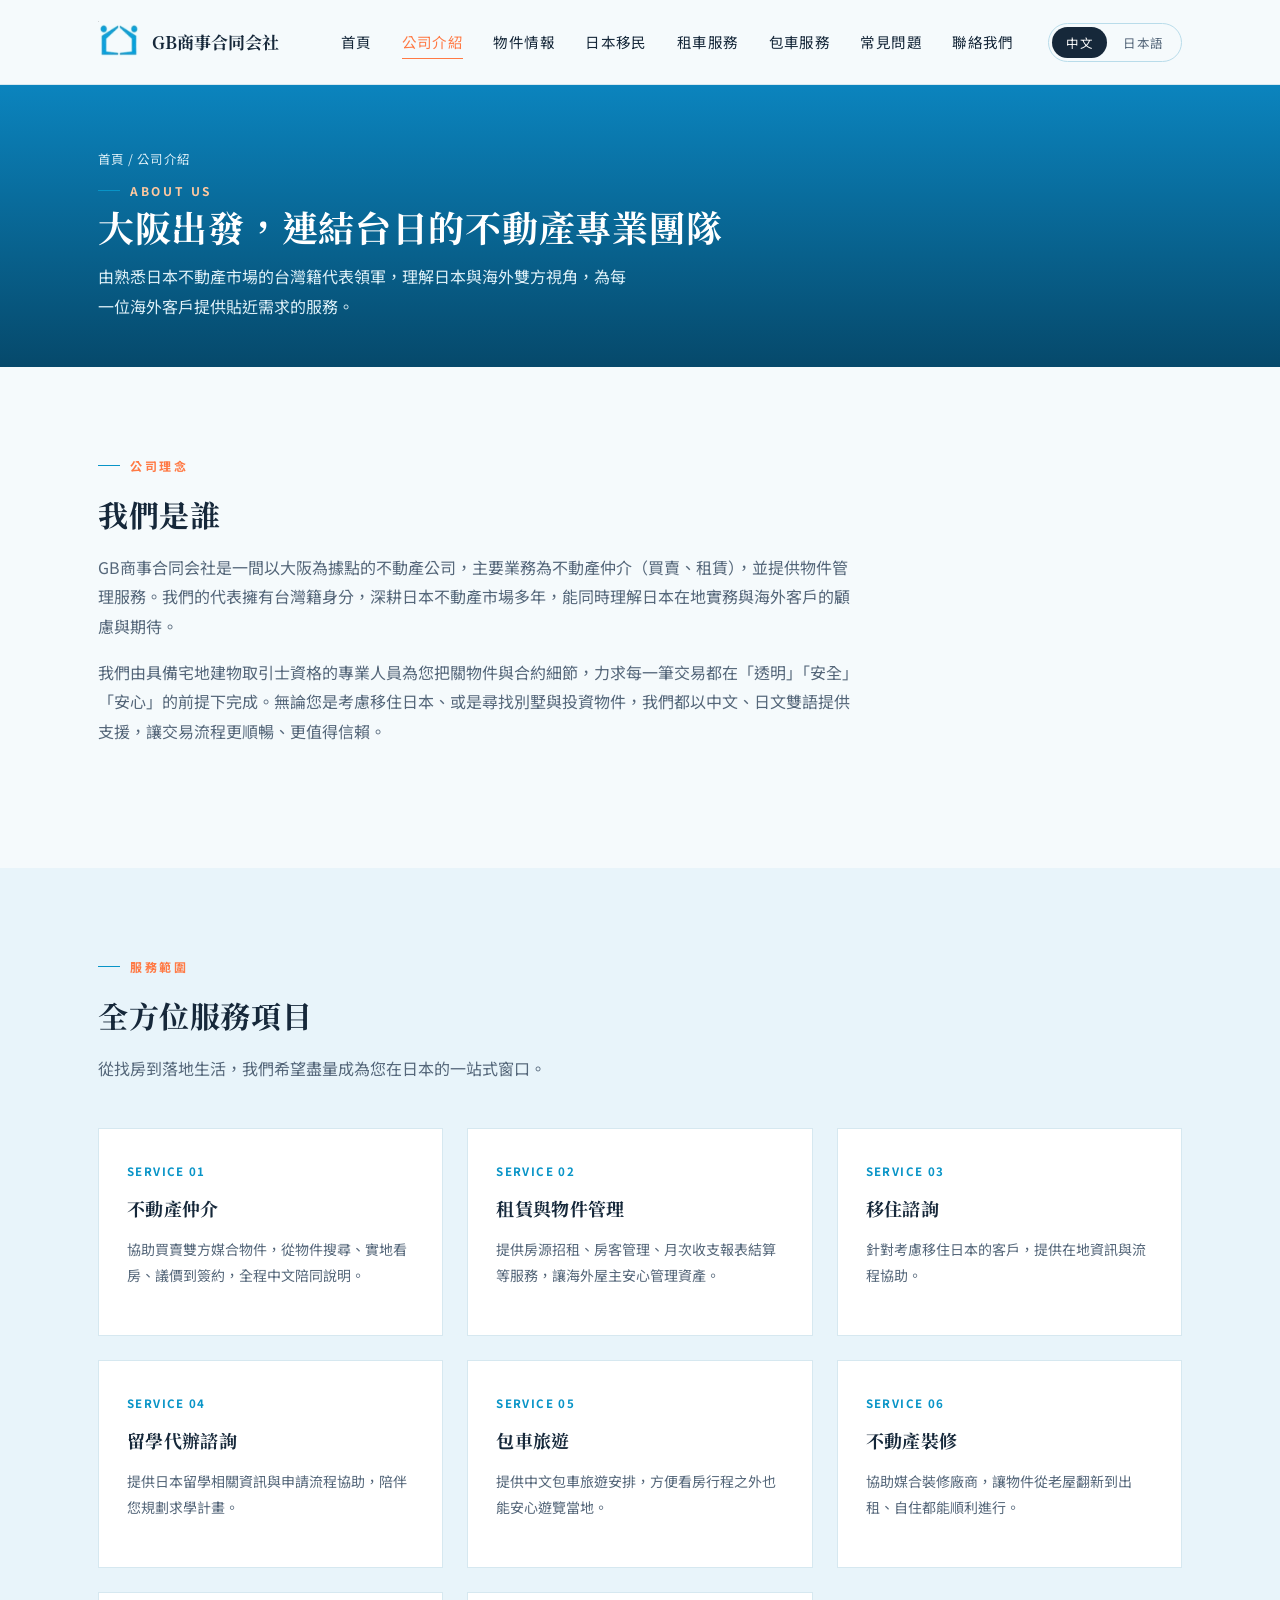
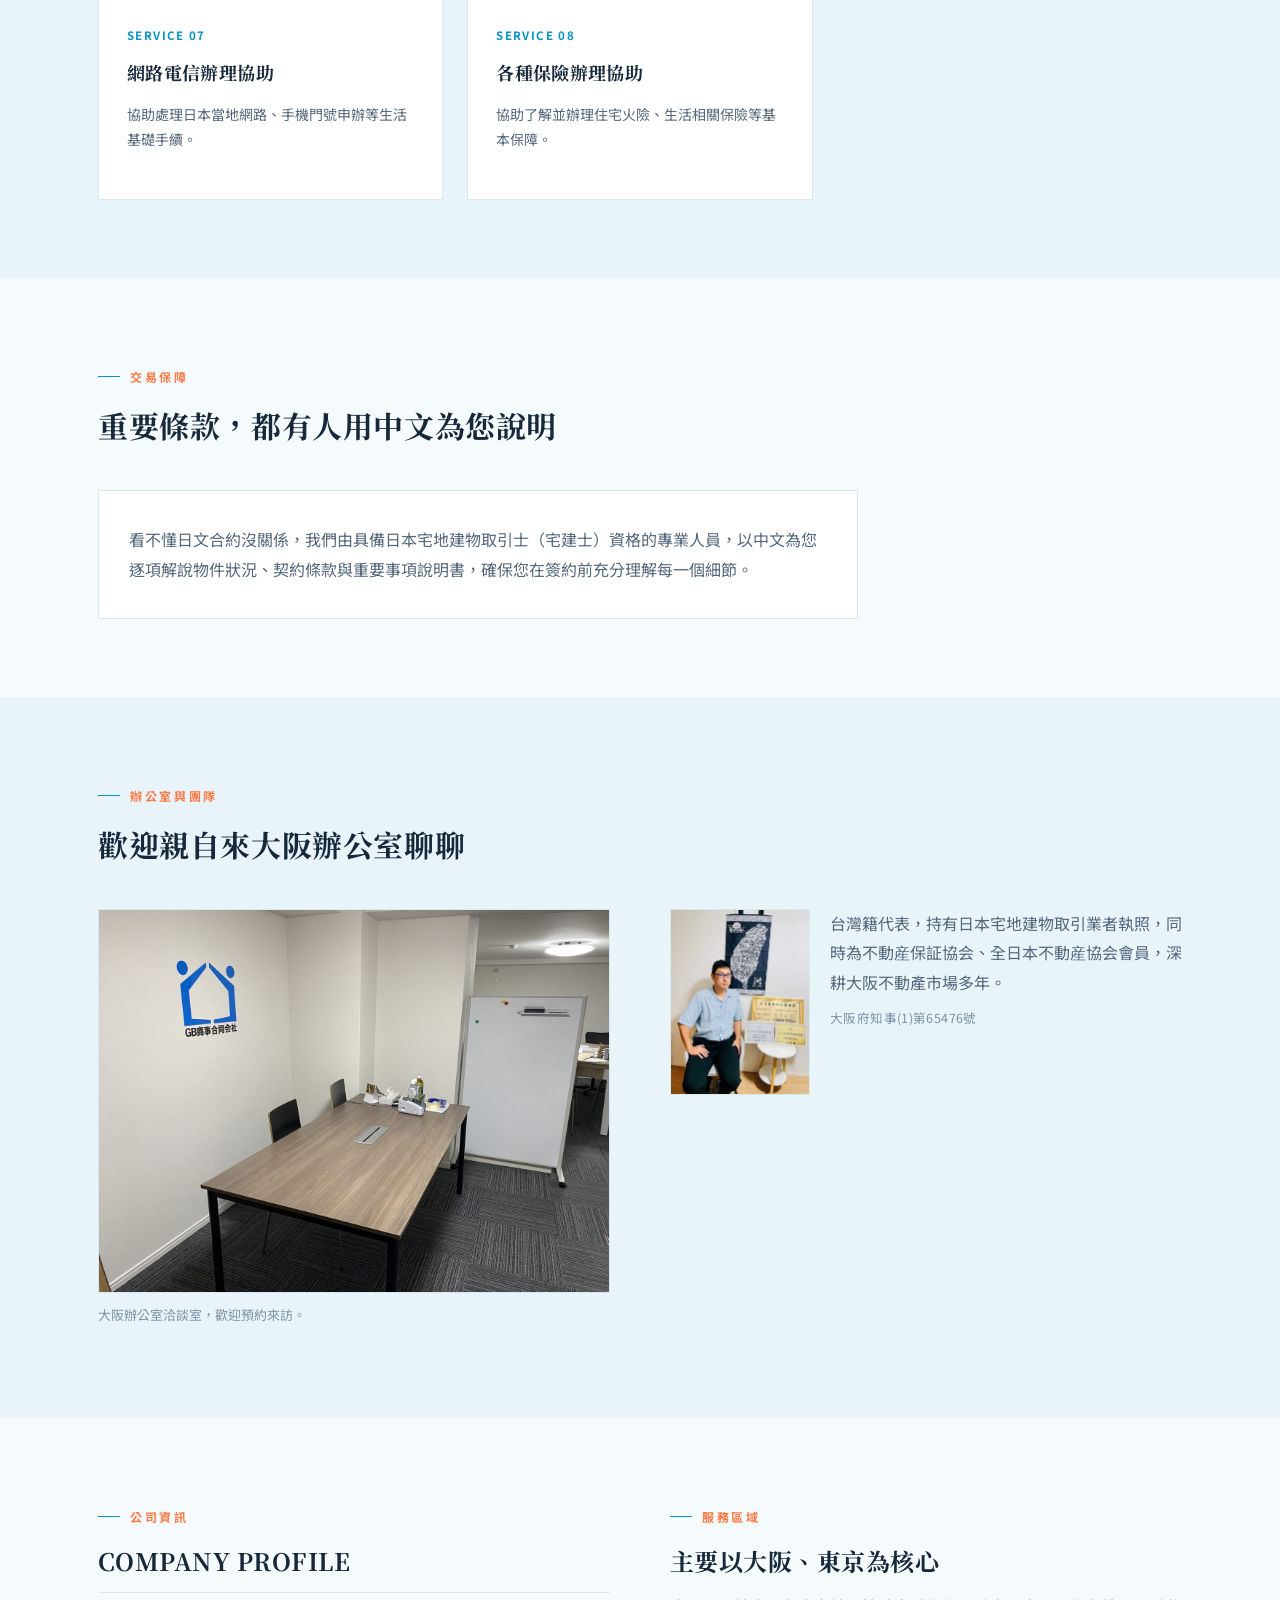
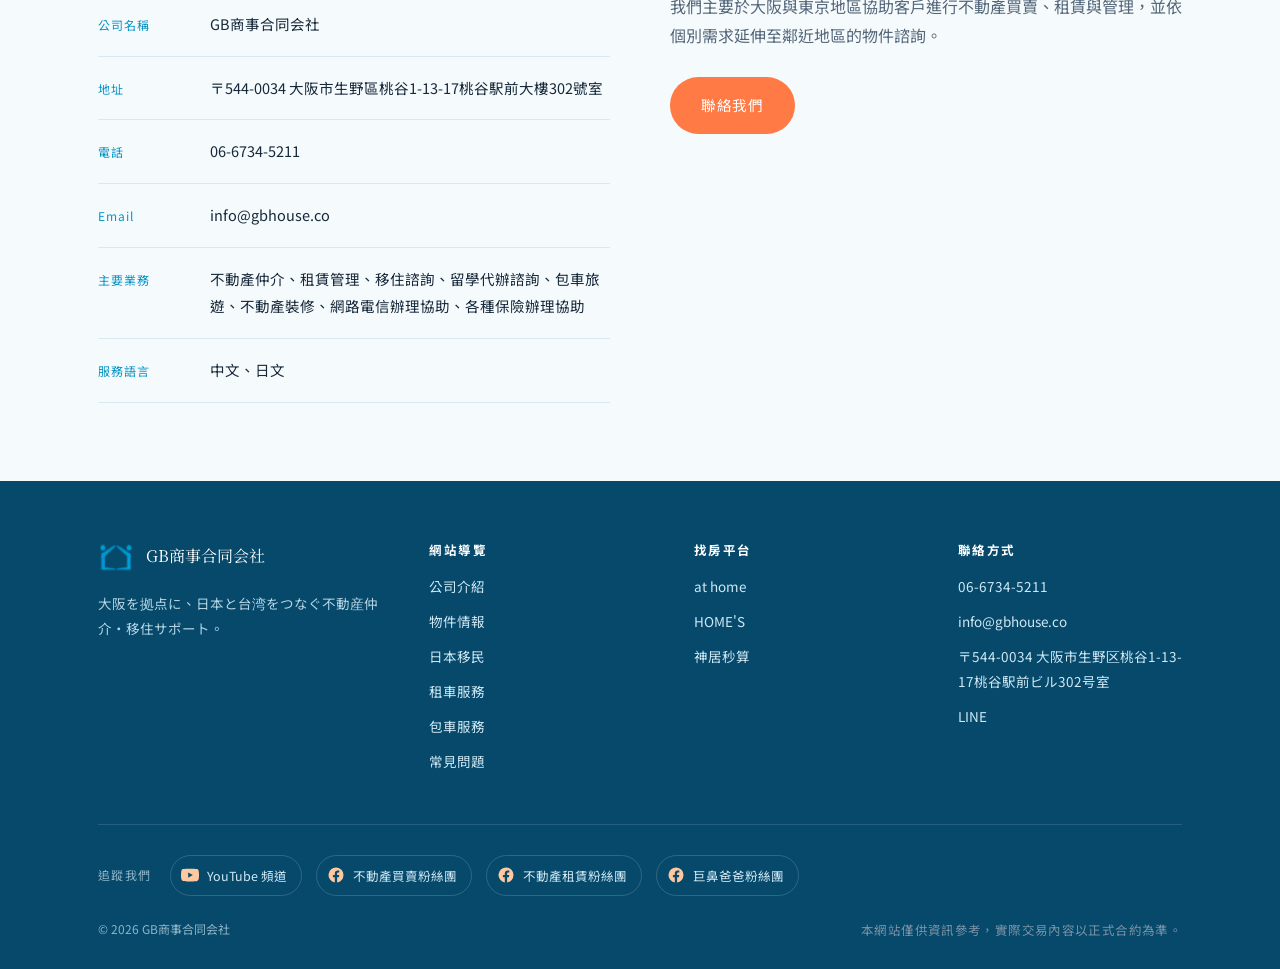
==== commit d470c580: "Add files via upload" ====
--- a/about.html
+++ b/about.html
@@ -62,6 +62,8 @@
         <li><a href="about.html" aria-current="page"><span data-zh>公司介紹</span><span data-ja>会社概要</span></a></li>
         <li><a href="properties.html"><span data-zh>物件情報</span><span data-ja>物件情報</span></a></li>
         <li><a href="immigration.html"><span data-zh>日本移民</span><span data-ja>日本移住</span></a></li>
+        <li><a href="car-rental.html"><span data-zh>租車服務</span><span data-ja>レンタカー</span></a></li>
+        <li><a href="charter-bus.html"><span data-zh>包車服務</span><span data-ja>貸切バス</span></a></li>
         <li><a href="faq.html"><span data-zh>常見問題</span><span data-ja>よくある質問</span></a></li>
         <li><a href="contact.html"><span data-zh>聯絡我們</span><span data-ja>お問い合わせ</span></a></li>
       </ul>
@@ -243,6 +245,8 @@
           <li><a href="about.html"><span data-zh>公司介紹</span><span data-ja>会社概要</span></a></li>
           <li><a href="properties.html"><span data-zh>物件情報</span><span data-ja>物件情報</span></a></li>
           <li><a href="immigration.html"><span data-zh>日本移民</span><span data-ja>日本移住</span></a></li>
+          <li><a href="car-rental.html"><span data-zh>租車服務</span><span data-ja>レンタカー</span></a></li>
+          <li><a href="charter-bus.html"><span data-zh>包車服務</span><span data-ja>貸切バス</span></a></li>
           <li><a href="faq.html"><span data-zh>常見問題</span><span data-ja>よくある質問</span></a></li>
         </ul>
       </div>
--- a/css/style.css
+++ b/css/style.css
@@ -507,6 +507,9 @@
 .field textarea { resize: vertical; min-height: 120px; }
 .field-row { display: grid; grid-template-columns: 1fr 1fr; gap: 16px; }
 @media (max-width: 520px) { .field-row { grid-template-columns: 1fr; } }
+.field .subrow { display: flex; gap: 8px; }
+.field .subrow input[type="date"] { flex: 1.2; min-width: 0; }
+.field .subrow select { flex: 1; min-width: 0; }
 .form-note { font-size: 12.5px; color: var(--stone-light); margin-top: 4px; }
 
 /* ---------- CTA band ---------- */
@@ -585,6 +588,139 @@
 .social-icon svg { flex-shrink: 0; color: #FFC9A0; }
 .social-icon:hover { border-color: #FFC9A0; color: #fff; }
 
+/* ---------- Rental cars ---------- */
+.rental-grid {
+  display: grid;
+  grid-template-columns: 1fr 1fr;
+  gap: 28px;
+}
+@media (max-width: 880px) { .rental-grid { grid-template-columns: 1fr; } }
+
+.rental-card {
+  background: var(--card);
+  border: 1px solid var(--line);
+  display: flex;
+  flex-direction: column;
+  overflow: hidden;
+}
+.rental-photo { position: relative; }
+.rental-photo img { width: 100%; height: 300px; object-fit: cover; object-position: center 40%; }
+.rental-price-tag {
+  position: absolute;
+  right: 16px;
+  bottom: -1px;
+  background: var(--ink);
+  color: #fff;
+  padding: 10px 18px;
+  display: flex;
+  align-items: baseline;
+  gap: 6px;
+}
+.rental-price-tag strong { font-family: var(--font-display); font-size: 24px; }
+.rental-price-tag span { font-size: 12px; color: #BFE0EF; }
+
+.rental-body { padding: 26px 26px 24px; display: flex; flex-direction: column; gap: 14px; flex-grow: 1; }
+.rental-head h3 { font-size: 19px; margin-bottom: 2px; }
+.rental-head .rental-spec { font-family: var(--font-body); font-size: 13px; color: var(--brass); font-weight: 500; margin-left: 8px; }
+.rental-tagline { font-size: 13.5px; color: var(--stone-light); margin: 0; }
+
+.rental-features {
+  list-style: none;
+  margin: 0; padding: 0;
+  display: grid;
+  grid-template-columns: 1fr 1fr;
+  gap: 8px 14px;
+}
+.rental-features li {
+  font-size: 13.5px;
+  color: var(--ink);
+  padding-left: 18px;
+  position: relative;
+}
+.rental-features li::before {
+  content: "";
+  position: absolute;
+  left: 0; top: 8px;
+  width: 6px; height: 6px;
+  background: var(--seal);
+  border-radius: 50%;
+}
+
+.rental-gallery {
+  display: grid;
+  grid-template-columns: repeat(3, 1fr);
+  gap: 6px;
+}
+.rental-gallery figure { margin: 0; }
+.rental-gallery img { width: 100%; height: 76px; object-fit: cover; }
+.rental-gallery figcaption { font-size: 11px; color: var(--stone-light); text-align: center; margin-top: 4px; line-height: 1.3; }
+
+.rental-card .btn { margin-top: auto; }
+
+/* Fee / insurance tables */
+.fee-table { width: 100%; border-collapse: collapse; font-size: 14px; margin: 0 0 8px; }
+.fee-table th, .fee-table td { border: 1px solid var(--line); padding: 12px 14px; text-align: left; }
+.fee-table th { background: var(--paper-alt); color: var(--brass); font-weight: 700; font-size: 12.5px; letter-spacing: 0.04em; }
+.fee-table td { color: var(--ink); }
+.fee-table-wrap { overflow-x: auto; margin-bottom: 12px; }
+
+.rental-note-list { margin: 0 0 1em; padding-left: 20px; font-size: 13.5px; color: var(--stone); }
+.rental-note-list li { margin-bottom: 6px; }
+
+/* ---------- Charter bus: nationwide badge ---------- */
+.nationwide-badge {
+  display: inline-flex;
+  align-items: center;
+  gap: 8px;
+  background: var(--seal);
+  color: #fff !important;
+  font-weight: 700;
+  font-size: 15px;
+  padding: 10px 22px;
+  border-radius: 999px;
+  margin: 4px 0 20px;
+}
+.nationwide-badge span { color: #fff; }
+
+/* ---------- Charter bus: photo gallery & fleet types ---------- */
+.photo-gallery {
+  display: grid;
+  grid-template-columns: repeat(3, 1fr);
+  gap: 12px;
+}
+@media (max-width: 880px) { .photo-gallery { grid-template-columns: repeat(2, 1fr); } }
+@media (max-width: 560px) { .photo-gallery { grid-template-columns: 1fr; } }
+.photo-gallery figure { margin: 0; overflow: hidden; background: var(--paper-alt); }
+.photo-gallery img { width: 100%; height: 220px; object-fit: cover; display: block; transition: transform 0.3s ease; }
+.photo-gallery figure:hover img { transform: scale(1.04); }
+
+.fleet-type-grid {
+  display: grid;
+  grid-template-columns: repeat(4, 1fr);
+  gap: 1px;
+  background: var(--line);
+  border: 1px solid var(--line);
+}
+@media (max-width: 780px) { .fleet-type-grid { grid-template-columns: repeat(2, 1fr); } }
+.fleet-type {
+  background: var(--card);
+  padding: 26px 20px;
+  display: flex;
+  flex-direction: column;
+  align-items: center;
+  text-align: center;
+  gap: 8px;
+}
+.fleet-type .seat {
+  font-family: var(--font-display);
+  font-size: 32px;
+  color: var(--brass);
+  font-weight: 700;
+}
+.fleet-type .seat small { font-family: var(--font-body); font-size: 12px; color: var(--stone-light); margin-left: 2px; font-weight: 400; }
+.fleet-type .name { font-size: 15px; color: var(--ink); font-weight: 500; }
+.fleet-type .name .en { display: block; font-size: 11px; color: var(--stone-light); letter-spacing: 0.06em; margin-top: 2px; }
+
 /* ---------- misc ---------- */
 .mono-note {
   font-size: 12.5px;
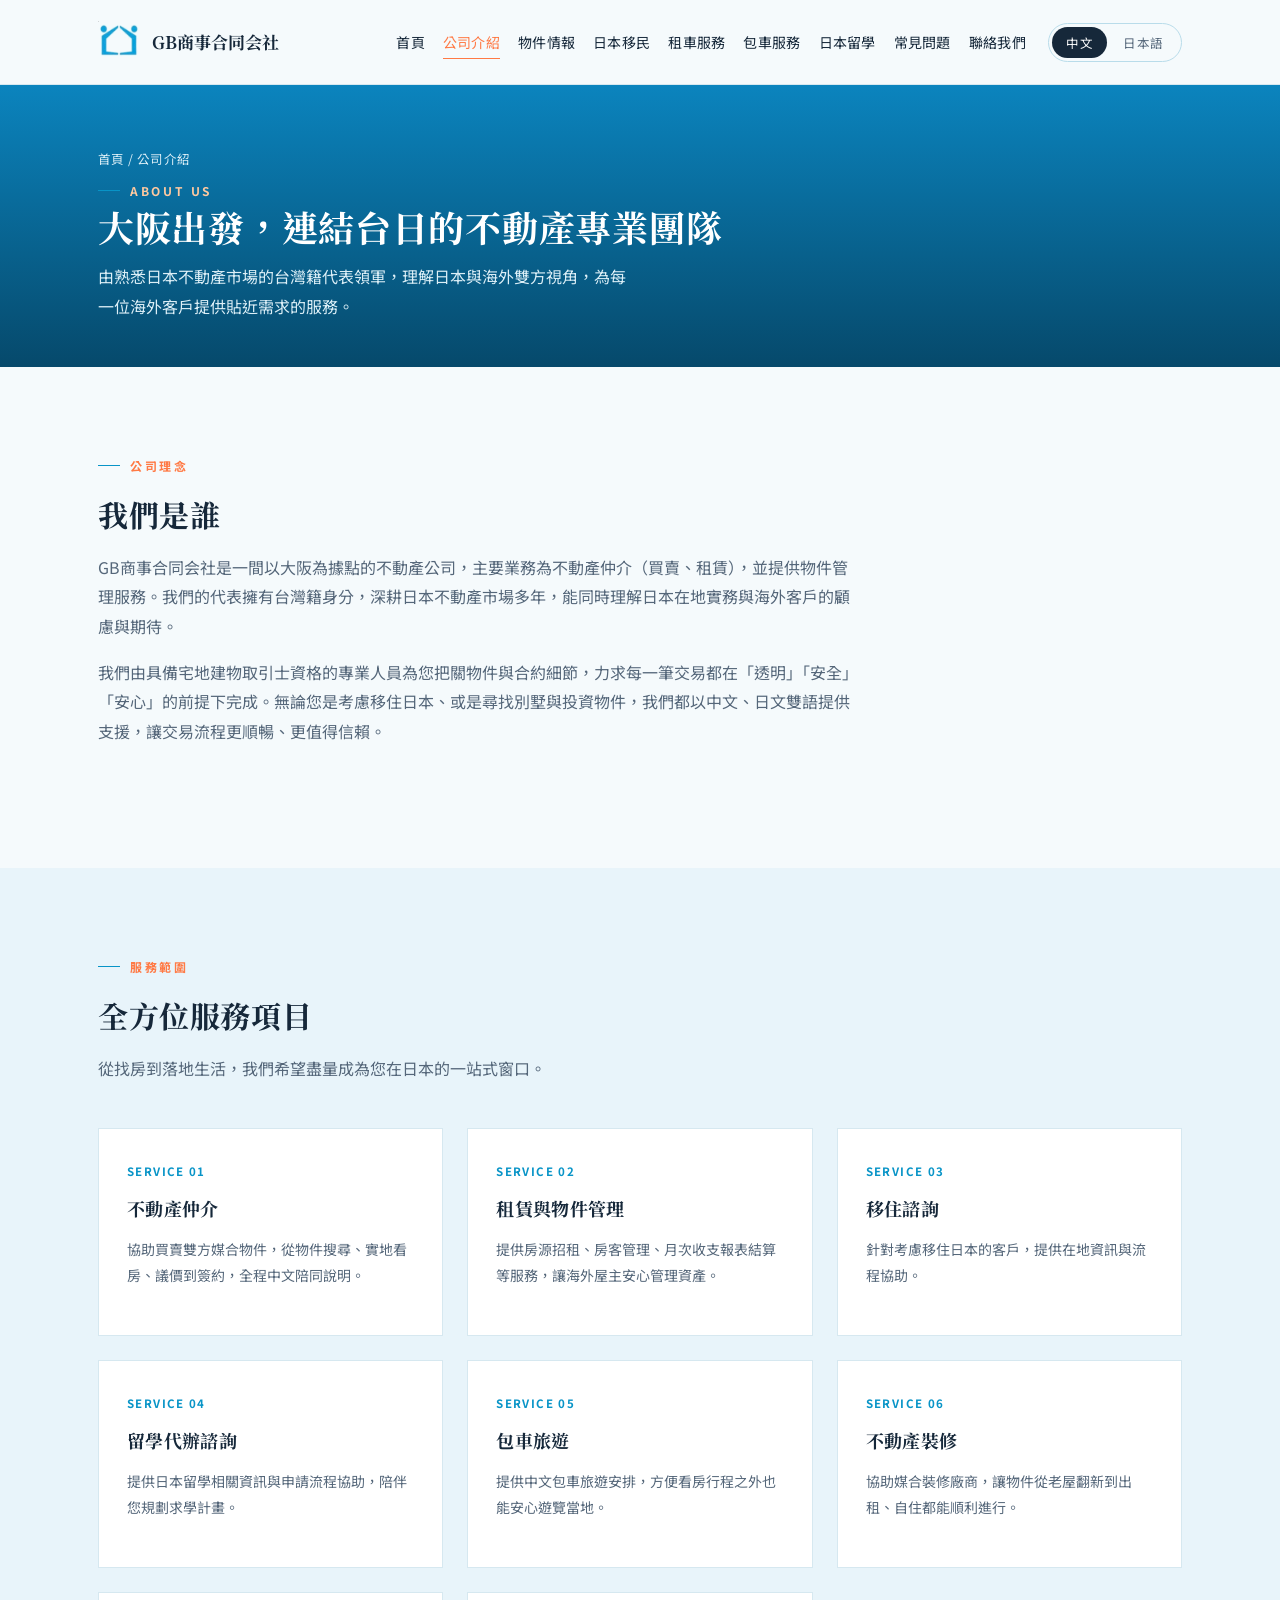
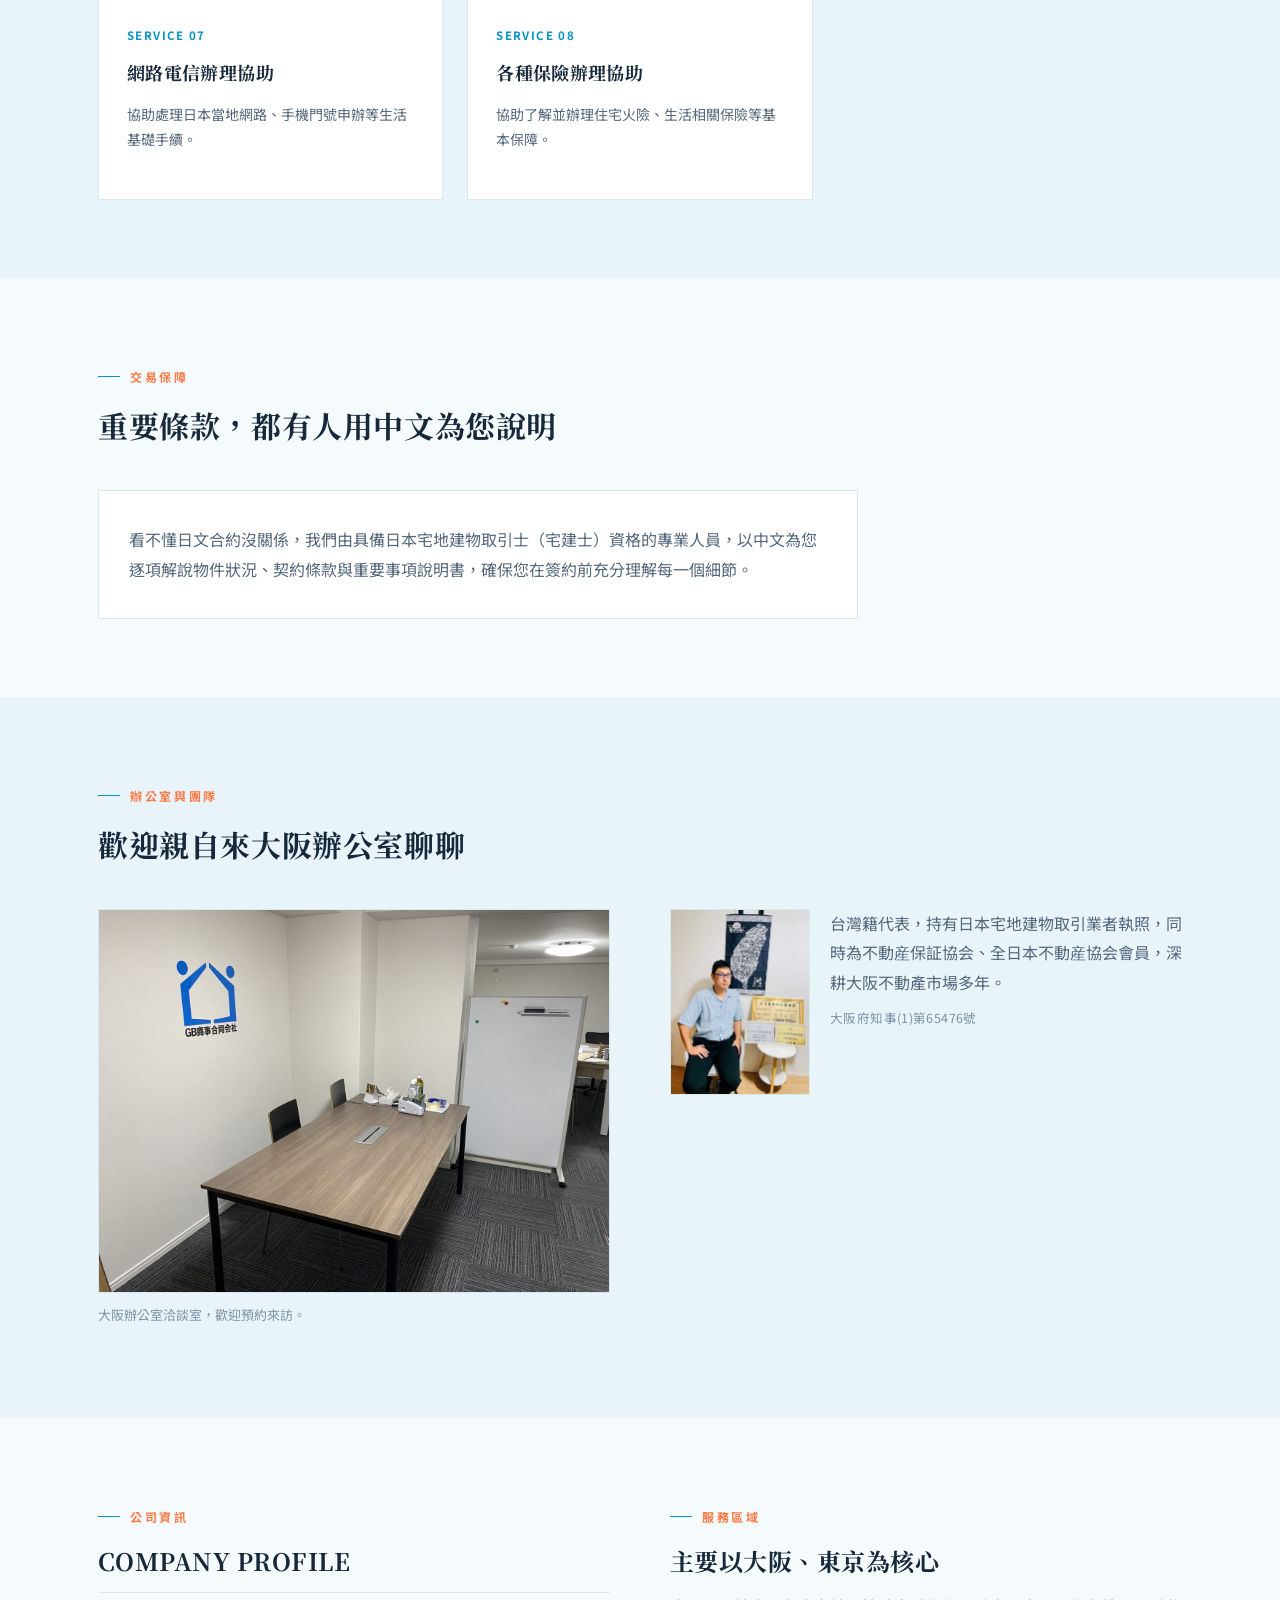
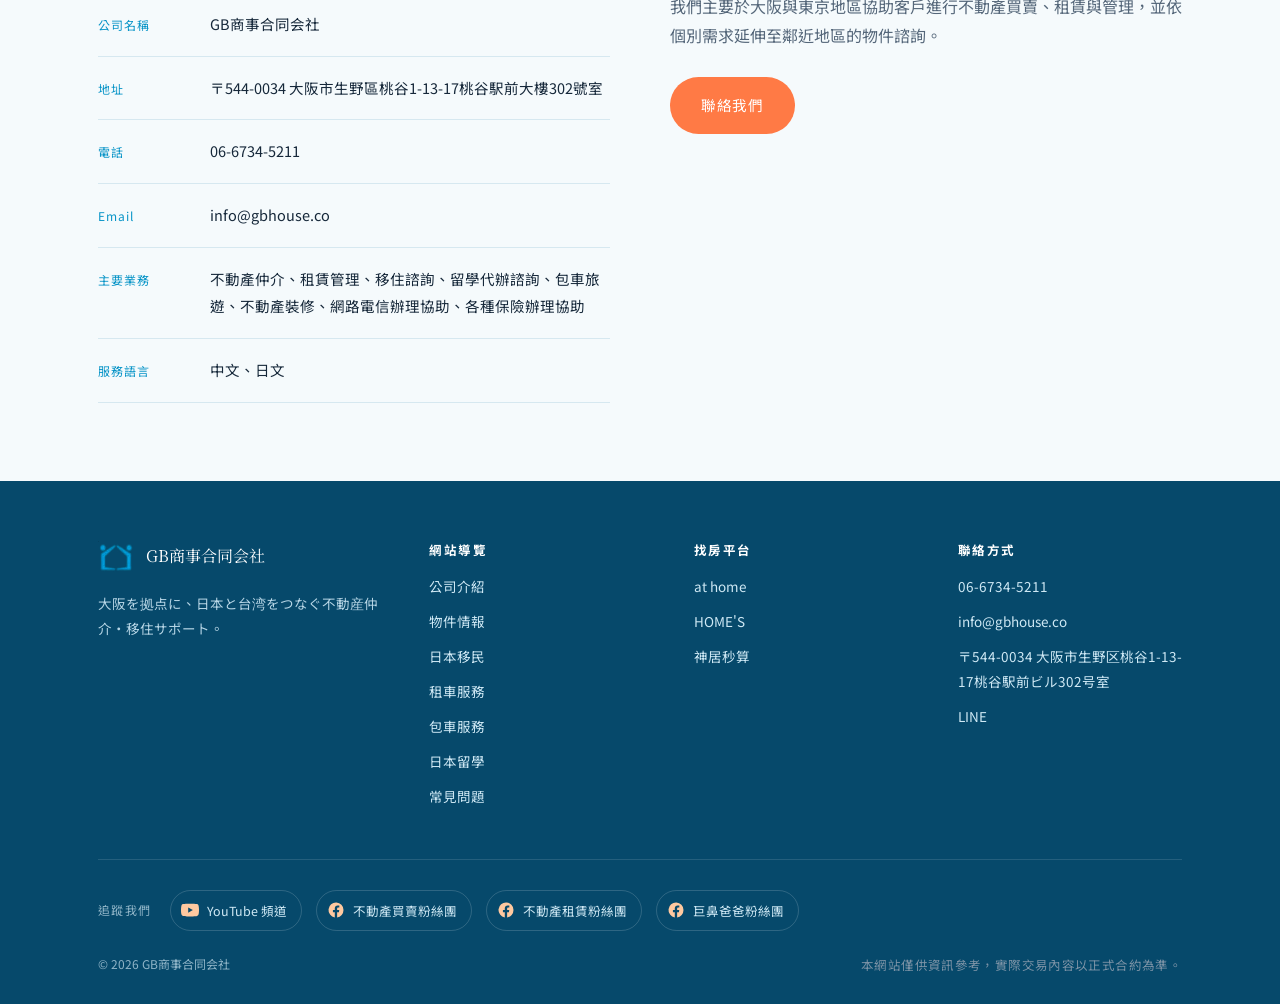
==== commit 037a62fe: "Add files via upload" ====
--- a/about.html
+++ b/about.html
@@ -64,6 +64,7 @@
         <li><a href="immigration.html"><span data-zh>日本移民</span><span data-ja>日本移住</span></a></li>
         <li><a href="car-rental.html"><span data-zh>租車服務</span><span data-ja>レンタカー</span></a></li>
         <li><a href="charter-bus.html"><span data-zh>包車服務</span><span data-ja>貸切バス</span></a></li>
+        <li><a href="study-abroad.html"><span data-zh>日本留學</span><span data-ja>日本留学</span></a></li>
         <li><a href="faq.html"><span data-zh>常見問題</span><span data-ja>よくある質問</span></a></li>
         <li><a href="contact.html"><span data-zh>聯絡我們</span><span data-ja>お問い合わせ</span></a></li>
       </ul>
@@ -247,6 +248,7 @@
           <li><a href="immigration.html"><span data-zh>日本移民</span><span data-ja>日本移住</span></a></li>
           <li><a href="car-rental.html"><span data-zh>租車服務</span><span data-ja>レンタカー</span></a></li>
           <li><a href="charter-bus.html"><span data-zh>包車服務</span><span data-ja>貸切バス</span></a></li>
+          <li><a href="study-abroad.html"><span data-zh>日本留學</span><span data-ja>日本留学</span></a></li>
           <li><a href="faq.html"><span data-zh>常見問題</span><span data-ja>よくある質問</span></a></li>
         </ul>
       </div>
--- a/css/style.css
+++ b/css/style.css
@@ -140,21 +140,22 @@
 .main-nav {
   display: flex;
   align-items: center;
-  gap: 34px;
+  gap: 22px;
 }
 .main-nav ul {
   list-style: none;
   display: flex;
-  gap: 30px;
+  gap: 18px;
   margin: 0;
   padding: 0;
 }
 .main-nav a {
-  font-size: 14.5px;
-  letter-spacing: 0.03em;
+  font-size: 14px;
+  letter-spacing: 0.02em;
   color: var(--ink);
   position: relative;
   padding: 4px 0;
+  white-space: nowrap;
 }
 .main-nav a::after {
   content: "";
@@ -188,7 +189,7 @@
 .nav-toggle span::before { position: absolute; top: -6px; }
 .nav-toggle span::after { position: absolute; top: 6px; }
 
-@media (max-width: 880px) {
+@media (max-width: 1180px) {
   .main-nav ul { display: none; }
   .nav-toggle { display: flex; }
   .site-header.open .main-nav ul {
@@ -721,6 +722,86 @@
 .fleet-type .name { font-size: 15px; color: var(--ink); font-weight: 500; }
 .fleet-type .name .en { display: block; font-size: 11px; color: var(--stone-light); letter-spacing: 0.06em; margin-top: 2px; }
 
+/* ---------- Study abroad: region chips & school-type cards ---------- */
+.region-grid {
+  display: grid;
+  grid-template-columns: repeat(4, 1fr);
+  gap: 12px;
+}
+@media (max-width: 780px) { .region-grid { grid-template-columns: repeat(2, 1fr); } }
+.region-chip {
+  display: flex;
+  align-items: center;
+  justify-content: center;
+  gap: 8px;
+  background: var(--card);
+  border: 1px solid var(--line);
+  border-radius: 10px;
+  padding: 18px 14px;
+  font-size: 14.5px;
+  font-weight: 500;
+  color: var(--ink);
+  text-align: center;
+  text-decoration: none;
+  transition: border-color 0.2s ease, color 0.2s ease, transform 0.2s ease;
+}
+.region-chip:hover {
+  border-color: var(--seal);
+  color: var(--seal-deep);
+  transform: translateY(-2px);
+}
+
+.school-type-grid {
+  display: grid;
+  grid-template-columns: repeat(4, 1fr);
+  gap: 1px;
+  background: var(--line);
+  border: 1px solid var(--line);
+}
+@media (max-width: 780px) { .school-type-grid { grid-template-columns: repeat(2, 1fr); } }
+.school-type-card {
+  background: var(--card);
+  padding: 26px 20px;
+  display: flex;
+  flex-direction: column;
+  gap: 10px;
+  text-decoration: none;
+  color: inherit;
+  transition: background 0.2s ease;
+}
+.school-type-card:hover { background: var(--paper-alt); }
+.school-type-card .icon { font-size: 26px; }
+.school-type-card .name { font-size: 15.5px; font-weight: 700; color: var(--ink); }
+.school-type-card .desc { font-size: 13px; color: var(--stone); line-height: 1.6; }
+
+.process-steps {
+  display: grid;
+  grid-template-columns: repeat(3, 1fr);
+  gap: 24px;
+}
+@media (max-width: 780px) { .process-steps { grid-template-columns: 1fr; } }
+.process-step {
+  background: var(--card);
+  border: 1px solid var(--line);
+  border-radius: 10px;
+  padding: 24px 22px;
+}
+.process-step .num {
+  display: inline-flex;
+  align-items: center;
+  justify-content: center;
+  width: 32px;
+  height: 32px;
+  border-radius: 50%;
+  background: var(--seal);
+  color: #fff;
+  font-weight: 700;
+  font-size: 14px;
+  margin-bottom: 12px;
+}
+.process-step h3 { font-size: 16px; margin: 0 0 8px; color: var(--ink); }
+.process-step p { font-size: 13.5px; color: var(--stone); margin: 0; line-height: 1.7; }
+
 /* ---------- misc ---------- */
 .mono-note {
   font-size: 12.5px;
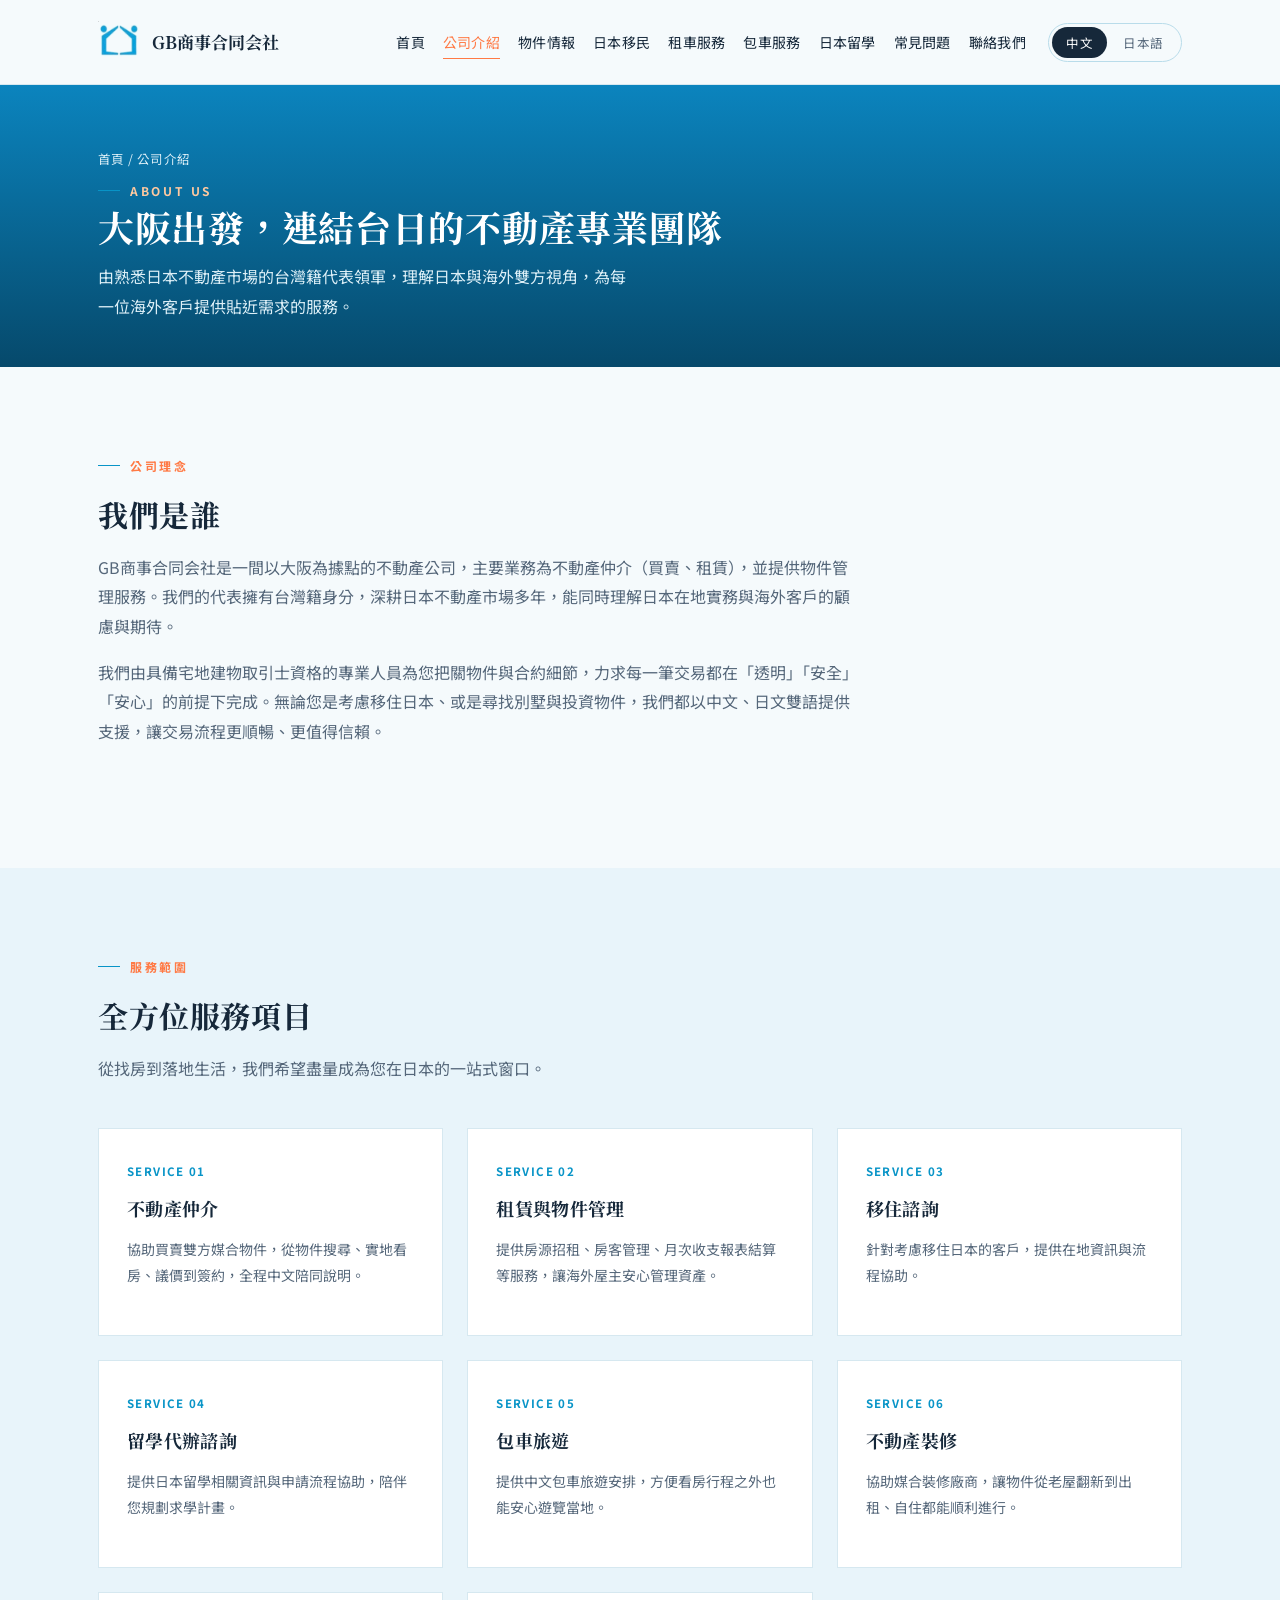
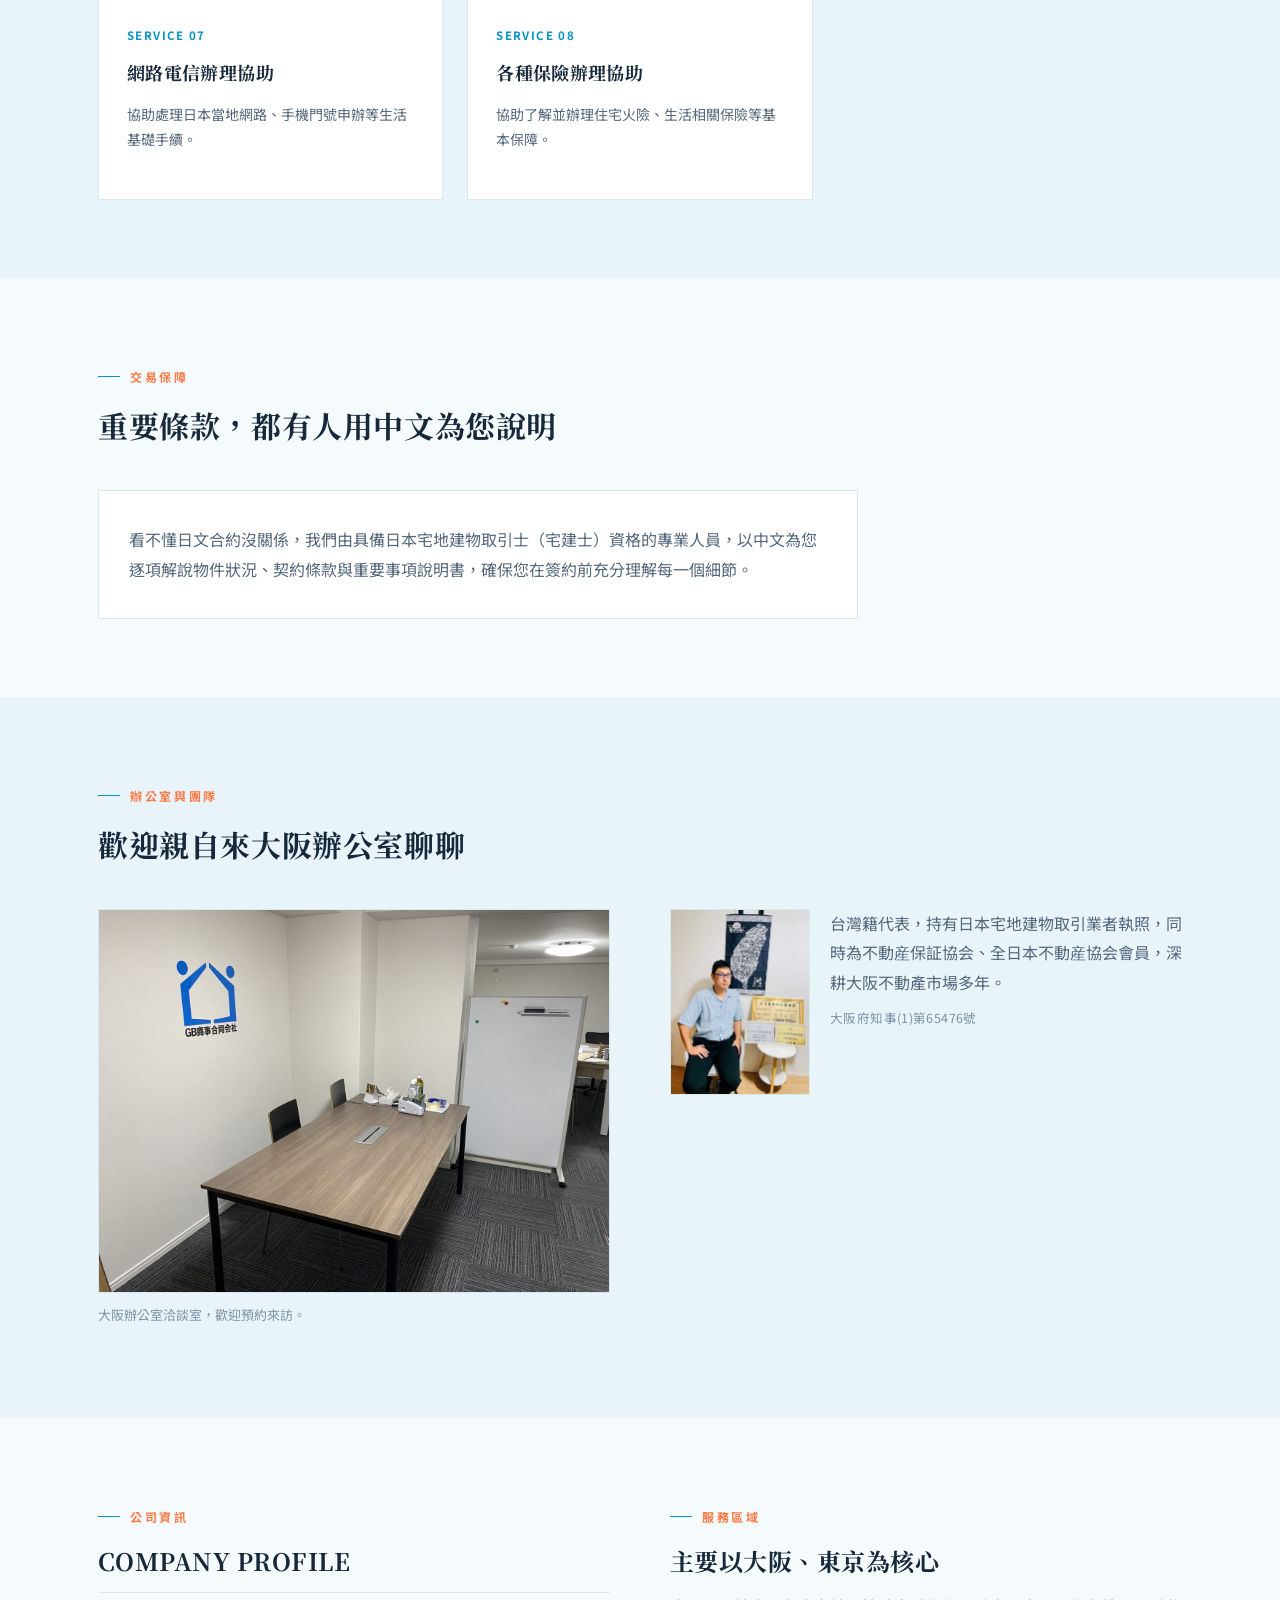
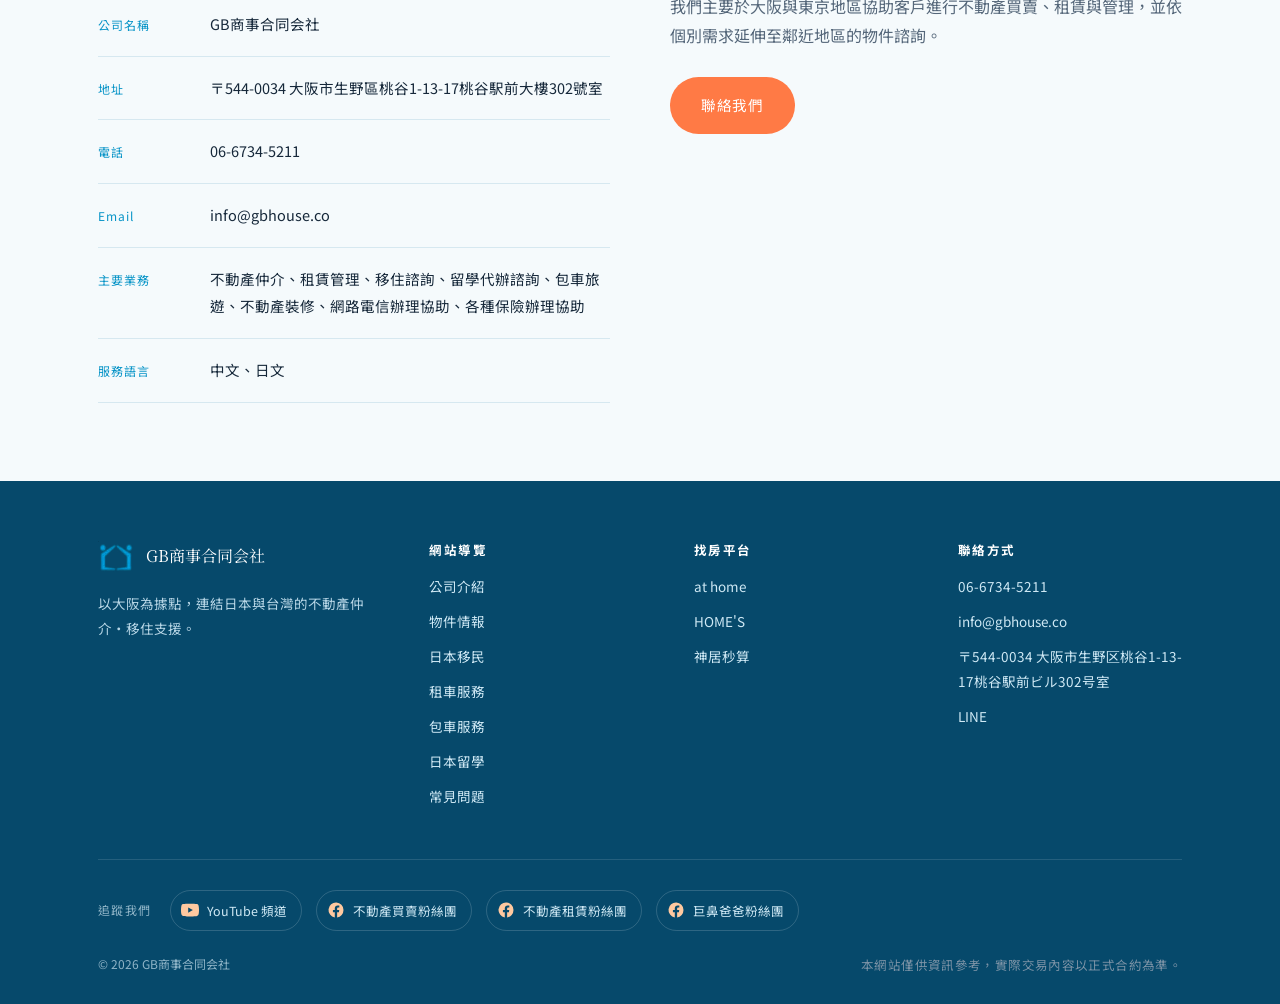
==== commit 22f2a063: "每日檢查：修正頁尾中文標語與日文版編號，新增大阪租屋 FAQ Co-Authored-By: Claude Sonnet 5.5 <noreply@anthropic.com> Claude-Sess" ====
--- a/about.html
+++ b/about.html
@@ -2,9 +2,26 @@
 <html lang="zh-Hant">
 <head>
 <meta charset="UTF-8">
+<!-- Google Analytics 4 -->
+<script async src="https://www.googletagmanager.com/gtag/js?id=G-TK370BB6TW"></script>
+<script>
+  window.dataLayer = window.dataLayer || [];
+  function gtag(){dataLayer.push(arguments);}
+  gtag('js', new Date());
+  gtag('config', 'G-TK370BB6TW');
+</script>
 <meta name="viewport" content="width=device-width, initial-scale=1">
-<title>公司介紹｜台灣人房仲・大阪日本買房中文服務｜GB商事合同会社</title>
-<meta name="description" content="GB商事合同会社是大阪的台灣人房仲，由熟悉日本不動產市場的台灣籍代表領軍，提供華人客戶全程中文的日本買房、租屋、資產管理與移住諮詢服務，是台灣人來日本置產的入口。">
+<link rel="canonical" href="https://gbhouse.co/about.html">
+<title data-ja-text="会社案内｜大阪の台湾人不動産・中国語対応｜GB商事合同会社">公司介紹｜台灣人房仲・大阪日本買房中文服務｜GB商事合同会社</title>
+<meta name="description" content="GB商事合同会社是大阪的台灣人房仲，由熟悉日本不動產市場的台灣籍代表領軍，提供華人客戶全程中文的日本買房、租屋、資產管理與移住諮詢服務，是台灣人來日本置產的入口。" data-ja-content="GB商事合同会社は大阪の台湾人不動産会社です。日本の不動産市場に精通した台湾出身の代表が、華人のお客様に日本での不動産購入・賃貸・資産管理・移住相談を全て中国語でご案内します。">
+<meta property="og:type" content="website">
+<meta property="og:site_name" content="GB商事合同会社">
+<meta property="og:locale" content="zh_TW">
+<meta property="og:url" content="https://gbhouse.co/about.html">
+<meta property="og:title" content="公司介紹｜台灣人房仲・大阪日本買房中文服務｜GB商事合同会社">
+<meta property="og:description" content="GB商事合同会社是大阪的台灣人房仲，由熟悉日本不動產市場的台灣籍代表領軍，提供華人客戶全程中文的日本買房、租屋、資產管理與移住諮詢服務，是台灣人來日本置產的入口。">
+<meta property="og:image" content="https://gbhouse.co/office.jpg">
+<meta name="twitter:card" content="summary_large_image">
 <link rel="icon" type="image/png" sizes="32x32" href="assets/favicon-32.png?v=2">
 <link rel="icon" type="image/png" sizes="16x16" href="assets/favicon-16.png?v=2">
 <link rel="apple-touch-icon" href="assets/apple-touch-icon.png?v=2">
@@ -12,16 +29,16 @@
 <link rel="preconnect" href="https://fonts.googleapis.com">
 <link rel="preconnect" href="https://fonts.gstatic.com" crossorigin>
 <link href="https://fonts.googleapis.com/css2?family=Noto+Serif+TC:wght@500;700&family=Noto+Sans+TC:wght@400;500;700&display=swap" rel="stylesheet">
-<link rel="stylesheet" href="css/style.css">
+<link rel="stylesheet" href="css/style.css?v=3">
 <script type="application/ld+json">
 {
   "@context": "https://schema.org",
   "@type": "RealEstateAgent",
   "name": "GB商事合同会社",
   "alternateName": ["GB House", "GB不動産", "GB Real Estate"],
-  "url": "https://gbfudousan-commits.github.io/gbhouse-site/about.html",
-  "logo": "https://gbfudousan-commits.github.io/gbhouse-site/assets/logo.png",
-  "image": "https://gbfudousan-commits.github.io/gbhouse-site/assets/office.jpg",
+  "url": "https://gbhouse.co/about.html",
+  "logo": "https://gbhouse.co/assets/logo.png",
+  "image": "https://gbhouse.co/assets/office.jpg",
   "description": "大阪を拠点とする日本の不動産会社。台湾籍代表が率い、台湾・華語圏のお客様向けに中国語で日本の不動産仲介（売買・賃貸）、物件管理、移住コンサルティングを提供しています。",
   "address": {
     "@type": "PostalAddress",
@@ -56,7 +73,7 @@
       <img src="assets/logo.png" alt="GB商事合同会社" width="42" height="42">
       <span class="brand-text">GB商事合同会社</span>
     </a>
-    <nav class="main-nav" aria-label="主要導覽">
+    <nav class="main-nav" aria-label="主要導覽" data-ja-aria-label="メインメニュー">
       <ul>
         <li><a href="index.html"><span data-zh>首頁</span><span data-ja>ホーム</span></a></li>
         <li><a href="about.html" aria-current="page"><span data-zh>公司介紹</span><span data-ja>会社概要</span></a></li>
@@ -73,7 +90,7 @@
         <button type="button" data-lang="ja">日本語</button>
       </div>
     </nav>
-    <button class="nav-toggle" aria-label="開啟選單" aria-expanded="false"><span></span></button>
+    <button class="nav-toggle" aria-label="開啟選單" data-ja-aria-label="メニューを開く" aria-expanded="false"><span></span></button>
   </div>
 </header>
 
@@ -179,13 +196,13 @@
     </div>
     <div class="contact-grid" style="align-items:start;">
       <div>
-        <img src="assets/office.jpg" alt="GB商事合同会社 大阪オフィス" style="width:100%;border:1px solid var(--line);">
+        <img src="assets/office.jpg" alt="GB商事合同會社 大阪辦公室" data-ja-alt="GB商事合同会社 大阪オフィス" style="width:100%;border:1px solid var(--line);">
         <p style="font-size:13px;color:var(--stone-light);margin-top:10px;">
           <span data-zh>大阪辦公室洽談室，歡迎預約來訪。</span><span data-ja>大阪オフィスの商談スペースです。ご来社の際は事前にご予約ください。</span>
         </p>
       </div>
       <div style="display:flex;gap:20px;">
-        <img src="assets/representative.jpg" alt="代表者" style="width:140px;flex-shrink:0;border:1px solid var(--line);">
+        <img src="assets/representative.jpg" alt="代表人" data-ja-alt="代表者" style="width:140px;flex-shrink:0;border:1px solid var(--line);">
         <div>
           <p style="margin:0 0 8px;">
             <span data-zh>台灣籍代表，持有日本宅地建物取引業者執照，同時為不動産保証協会、全日本不動産協会會員，深耕大阪不動產市場多年。</span>
@@ -236,7 +253,7 @@
           <span class="name">GB商事合同会社</span>
         </div>
         <p style="font-size:13.5px;color:#B7D6E6;">
-          <span data-zh>大阪を拠点に、日本と台湾をつなぐ不動産仲介・移住サポート。</span>
+          <span data-zh>以大阪為據點，連結日本與台灣的不動產仲介・移住支援。</span>
           <span data-ja>大阪を拠点に、日本と台湾をつなぐ不動産仲介・移住サポート。</span>
         </p>
       </div>
